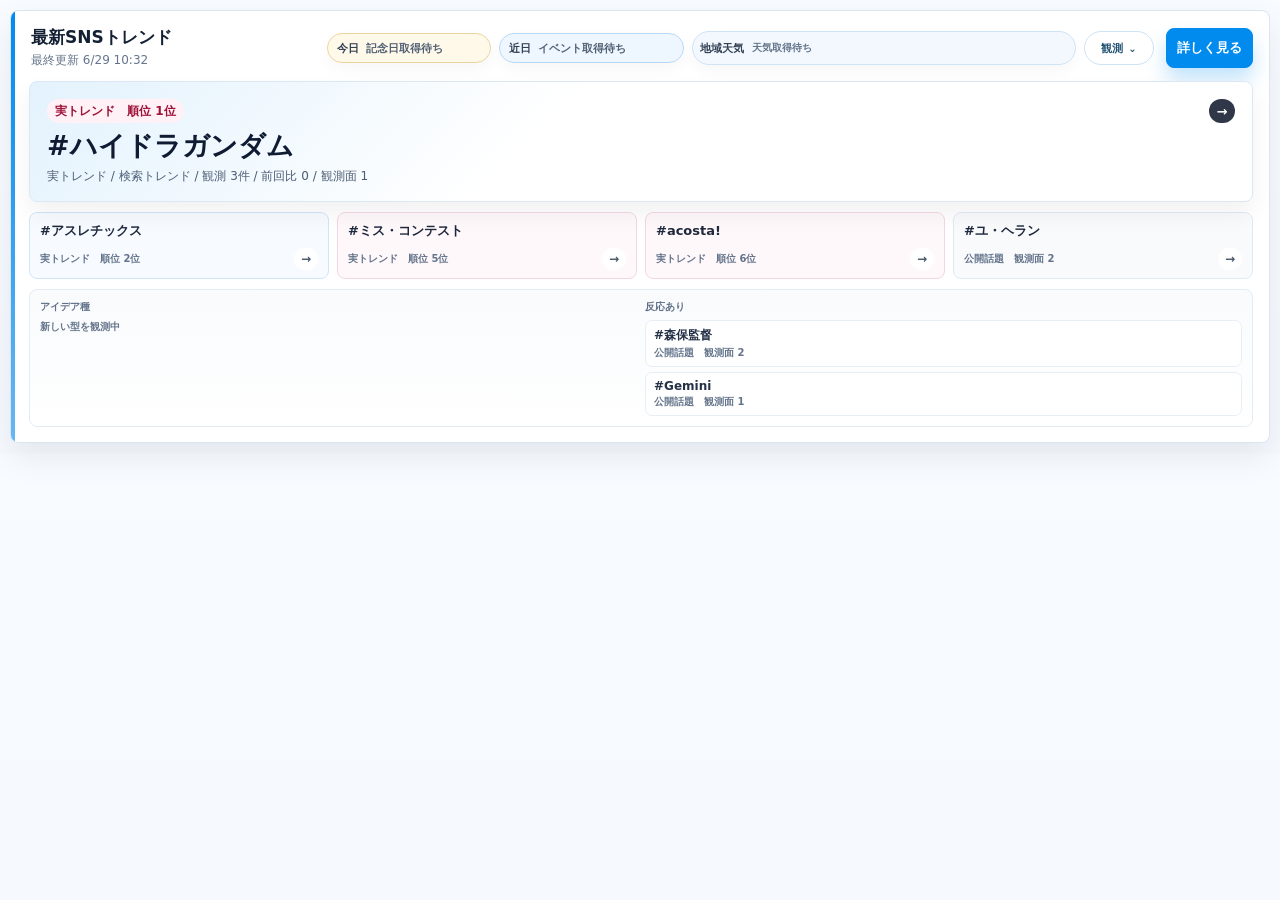
==== compact/index.html @ ba8d6dbd "Improve calendar display and update action guard" ====
<!doctype html>
<html lang="ja">
  <head>
    <meta charset="utf-8">
    <meta name="viewport" content="width=device-width, initial-scale=1">
    <title>SNSトレンドバズフィード compact</title>
    <link rel="stylesheet" href="../assets/styles.css?v=calendar-action-20260710">
  </head>
  <body data-page="compact">
    <main class="compact-page">
      <section class="shell compact-shell" aria-label="SNSトレンドバズフィード">
        <div class="compact-topbar">
          <div class="compact-title-block">
            <h1 data-title>最新SNSトレンド</h1>
            <p class="meta" data-updated>最終更新 未取得</p>
          </div>
          <div class="compact-header-context" data-compact-context></div>
          <a class="more-link" href="../" data-more>詳しく見る</a>
        </div>
        <div class="compact-dashboard" data-compact-dashboard></div>
        <div class="compact-list" data-compact-items></div>
        <div class="compact-links" data-compact-links></div>
      </section>
    </main>
    <script src="../assets/app.js?v=calendar-action-20260710" type="module"></script>
  </body>
</html>
---- assets/styles.css ----
:root {
  color-scheme: light;
  --bg: #f6f9fe;
  --panel: #ffffff;
  --text: #172033;
  --muted: #66758d;
  --line: #d7e3f2;
  --accent: #018bee;
  --accent-2: #2f5bff;
  --accent-soft: #eaf5ff;
  --accent-ink: #075a9f;
  --rise: #e11d48;
  --flat: #6b7280;
  --down: #1e3a8a;
  --new: #018bee;
  --shadow: 0 14px 36px rgba(21, 52, 92, 0.09);
  font-family: "Segoe UI", "Noto Sans JP", system-ui, sans-serif;
}

* {
  box-sizing: border-box;
}

body {
  margin: 0;
  background:
    linear-gradient(180deg, #f8fbff 0, #f6f9fe 320px),
    var(--bg);
  color: var(--text);
}

a {
  color: inherit;
  text-decoration: none;
}

.page {
  width: min(1180px, calc(100% - 28px));
  margin: 0 auto;
  padding: 22px 0 30px;
}

.compact-page {
  width: 100%;
  padding: 10px;
}

.home-page {
  width: min(1280px, calc(100% - 32px));
  padding-top: 18px;
}

.shell {
  background: var(--panel);
  border: 1px solid var(--line);
  border-radius: 8px;
  box-shadow: var(--shadow);
}

.compact-shell {
  padding: 16px 16px 15px 18px;
  background: #ffffff;
  border-color: #dbe5f0;
  box-shadow: 0 14px 34px rgba(15, 23, 42, 0.08);
  position: relative;
  overflow: hidden;
}

.compact-shell::before {
  content: "";
  position: absolute;
  inset: 0 auto 0 0;
  width: 4px;
  background: linear-gradient(180deg, var(--accent), #67b7f4);
}

.dashboard-header {
  display: flex;
  align-items: end;
  justify-content: space-between;
  gap: 16px;
  padding: 24px 0 18px;
}

.home-header {
  display: flex;
  align-items: center;
  justify-content: space-between;
  gap: 18px;
  padding: 18px 0 14px;
}

h1,
h2,
h3,
p {
  margin: 0;
}

h1 {
  font-size: 28px;
  line-height: 1.25;
  font-weight: 800;
}

.compact-shell h1 {
  color: #142033;
  font-size: 17px;
  line-height: 1.25;
}

.compact-title-block {
  min-width: 0;
}

.compact-title-block h1 {
  letter-spacing: 0;
}

.compact-title-block .meta {
  margin-top: 4px;
}

.lead {
  margin-top: 6px;
  color: var(--muted);
  font-size: 14px;
}

.eyebrow {
  margin-bottom: 6px;
  color: var(--accent);
  font-size: 12px;
  font-weight: 800;
  letter-spacing: 0;
  text-transform: uppercase;
}

.home-nav {
  display: inline-flex;
  gap: 8px;
  padding: 4px;
  border: 1px solid var(--line);
  border-radius: 8px;
  background: #fff;
}

.home-nav a {
  min-width: 88px;
  padding: 8px 12px;
  border-radius: 6px;
  color: #30415f;
  font-size: 13px;
  font-weight: 750;
  text-align: center;
}

.home-nav a:hover {
  background: var(--accent-soft);
  color: var(--accent-ink);
}

.header-actions {
  display: flex;
  align-items: center;
  justify-content: flex-end;
  gap: 12px;
}

.meta {
  color: var(--muted);
  font-size: 12px;
  white-space: nowrap;
}

.section {
  margin-top: 18px;
}

.list-dashboard {
  display: grid;
  grid-template-columns: repeat(12, minmax(0, 1fr));
  gap: 16px;
  align-items: stretch;
}

.list-overview {
  display: grid;
  grid-column: 1 / -1;
  grid-template-columns: minmax(0, 1.2fr) minmax(360px, 0.8fr);
  gap: 14px;
  align-items: start;
}

.list-dashboard > .section {
  grid-column: span 6;
  margin-top: 0;
  height: 100%;
}

.list-dashboard > .event-calendar-section {
  grid-column: 1 / -1;
  height: auto;
}

.list-dashboard > .featured-section,
.list-dashboard > .local-shelf,
.list-dashboard > .local-detail-section {
  grid-column: 1 / -1;
}

.list-dashboard > .link-section {
  grid-column: 1 / -1;
}

.list-dashboard > .list-main-section {
  grid-column: 1 / -1;
}

.list-dashboard > .list-evergreen-section {
  grid-column: 1 / -1;
}

.list-dashboard > .compact-section .compact-grid {
  grid-template-columns: repeat(4, minmax(0, 1fr));
}

.list-dashboard > .compact-section {
  grid-column: 1 / -1;
}

.featured-section {
  margin-top: 22px;
}

.featured-section .grid {
  grid-template-columns: repeat(5, minmax(0, 1fr));
}

.list-evergreen-section .grid {
  grid-template-columns: repeat(3, minmax(0, 1fr));
}

.list-evergreen-section.accordion-section {
  margin-top: 14px;
}

.list-evergreen-section .accordion {
  margin-top: 0;
}

.list-main-section .grid {
  grid-template-columns: repeat(4, minmax(0, 1fr));
}

.list-main-section .trend-card {
  min-height: 245px;
}

.list-main-section .trend-card:first-child {
  grid-column: auto;
  background:
    linear-gradient(135deg, var(--card-tint, rgba(1, 139, 238, 0.1)), rgba(255, 255, 255, 0.88)),
    #fff;
}

.list-main-section .trend-card:first-child .keyword {
  font-size: 20px;
}

.featured-section .trend-card {
  border-color: var(--card-line, #b6d5f3);
  box-shadow: 0 12px 28px rgba(23, 76, 136, 0.07);
}

.compact-section {
  margin-top: 16px;
}

.list-dashboard > .compact-section {
  padding: 14px;
  border: 1px solid var(--line);
  border-radius: 8px;
  background: rgba(255, 255, 255, 0.74);
}

.compact-grid {
  grid-template-columns: repeat(3, minmax(0, 1fr));
}

.section-head {
  display: flex;
  align-items: center;
  justify-content: space-between;
  gap: 14px;
  margin-bottom: 10px;
}

.section-head h2 {
  font-size: 18px;
  font-weight: 800;
}

.section-count {
  color: var(--muted);
  font-size: 12px;
  font-weight: 700;
  white-space: nowrap;
}

.list-focus-panel,
.list-insight-panel,
.list-context-panel {
  min-width: 0;
  padding: 16px;
  border: 1px solid var(--line);
  border-radius: 8px;
  background: #fff;
  box-shadow: 0 14px 34px rgba(21, 52, 92, 0.08);
}

.list-focus-panel {
  background:
    radial-gradient(circle at 92% 12%, rgba(1, 139, 238, 0.16), transparent 28%),
    linear-gradient(135deg, #ffffff 0%, #f7fbff 100%);
}

.list-context-panel {
  grid-column: 1 / -1;
  display: grid;
  grid-template-columns: minmax(0, 1.05fr) minmax(260px, 0.75fr) minmax(300px, 0.9fr);
  gap: 12px;
  align-items: start;
  background:
    radial-gradient(circle at 90% 10%, rgba(255, 184, 77, 0.18), transparent 30%),
    linear-gradient(180deg, rgba(1, 139, 238, 0.08), rgba(255, 255, 255, 0.94) 42%),
    #fff;
  border-color: #bfd9f4;
}

.list-context-panel .list-panel-head {
  grid-column: 1 / -1;
  margin-bottom: 0;
}

.list-context-panel .weather-grid {
  margin-top: 0;
}

.list-event-block {
  min-width: 0;
}

.list-event-block .context-subhead {
  margin-top: 0;
  padding-top: 0;
  border-top: 0;
}

.list-panel-head {
  display: flex;
  align-items: center;
  justify-content: space-between;
  gap: 12px;
  margin-bottom: 12px;
}

.list-panel-head h2 {
  font-size: 17px;
  font-weight: 850;
}

.list-hero-trend {
  display: grid;
  gap: 10px;
  min-height: 170px;
  padding: 18px;
  border: 1px solid var(--card-line, #bddaf5);
  border-radius: 8px;
  background:
    linear-gradient(135deg, var(--card-tint, rgba(1, 139, 238, 0.12)), rgba(255, 255, 255, 0.86)),
    #fff;
}

.list-hero-trend strong {
  min-width: 0;
  color: #0f1b32;
  font-size: 34px;
  line-height: 1.12;
  overflow-wrap: anywhere;
}

.list-hero-trend small {
  color: #46566e;
  font-size: 13px;
  line-height: 1.55;
}

.list-focus-list {
  display: grid;
  grid-template-columns: repeat(2, minmax(0, 1fr));
  gap: 10px;
  margin-top: 12px;
}

.list-focus-list .trend-pill {
  min-height: 62px;
  background: rgba(255, 255, 255, 0.82);
}

.list-summary-grid {
  display: grid;
  grid-template-columns: repeat(2, minmax(0, 1fr));
  gap: 10px;
}

.list-summary-tile {
  display: grid;
  gap: 5px;
  min-height: 92px;
  padding: 12px;
  border: 1px solid #e0ebf8;
  border-radius: 8px;
  background: #fbfdff;
}

.list-summary-tile span,
.list-summary-tile small {
  color: var(--muted);
  font-size: 12px;
  font-weight: 700;
}

.list-summary-tile strong {
  color: var(--accent-ink);
  font-size: 30px;
  line-height: 1;
}

.list-category-strip {
  display: grid;
  gap: 10px;
  margin-top: 14px;
  padding-top: 14px;
  border-top: 1px solid #e5edf8;
}

.context-event-list {
  display: grid;
  gap: 9px;
}

.context-idea-row {
  display: flex;
  flex-wrap: wrap;
  gap: 8px;
  margin-bottom: 12px;
}

.context-idea-chip {
  display: inline-grid;
  grid-template-columns: auto minmax(0, 1fr);
  align-items: center;
  gap: 7px;
  min-width: 0;
  max-width: 100%;
  min-height: 32px;
  padding: 6px 9px;
  border: 1px solid #dbe9f8;
  border-radius: 999px;
  background: #fbfdff;
  color: #24324a;
  box-shadow: 0 6px 16px rgba(15, 23, 42, 0.035);
}

.context-idea-chip b {
  display: inline-grid;
  place-items: center;
  min-width: 34px;
  min-height: 20px;
  border-radius: 999px;
  background: #fff2d5;
  color: #9a5b00;
  font-size: 10px;
  font-weight: 850;
}

.context-idea-chip span {
  min-width: 0;
  overflow: hidden;
  color: #24324a;
  font-size: 12px;
  font-weight: 800;
  text-overflow: ellipsis;
  white-space: nowrap;
}

.context-subhead {
  display: flex;
  align-items: center;
  justify-content: space-between;
  gap: 10px;
  margin: 13px 0 8px;
  padding-top: 12px;
  border-top: 1px solid #e1edf8;
}

.context-subhead span {
  color: #17243a;
  font-size: 12px;
  font-weight: 850;
}

.context-subhead small {
  min-width: 0;
  overflow: hidden;
  color: var(--muted);
  font-size: 11px;
  font-weight: 760;
  text-overflow: ellipsis;
  white-space: nowrap;
}

.local-event-rows {
  display: grid;
  gap: 8px;
}

.local-event-chip {
  display: grid;
  grid-template-columns: 58px minmax(0, 1fr);
  gap: 9px;
  align-items: center;
  min-width: 0;
  min-height: 48px;
  padding: 8px 10px;
  border: 1px solid #d7e8f7;
  border-radius: 8px;
  background:
    linear-gradient(135deg, rgba(1, 139, 238, 0.08), rgba(255, 255, 255, 0.94)),
    #fff;
}

.local-event-chip > b {
  display: inline-grid;
  place-items: center;
  min-height: 28px;
  border-radius: 999px;
  background: #eaf5ff;
  color: var(--accent-ink);
  font-size: 11px;
  font-weight: 850;
}

.local-event-chip span {
  display: grid;
  gap: 2px;
  min-width: 0;
}

.local-event-chip strong,
.local-event-chip small {
  min-width: 0;
  overflow: hidden;
  text-overflow: ellipsis;
  white-space: nowrap;
}

.local-event-chip strong {
  color: #13233a;
  font-size: 13px;
  font-weight: 850;
}

.local-event-chip small {
  color: var(--muted);
  font-size: 11px;
  font-weight: 720;
}

.local-event-chip.rank-s > b,
.event-day-tag.rank-s {
  background: #fff2d5;
  color: #8a5600;
}

.local-event-chip.rank-a > b,
.event-day-tag.rank-a {
  background: #eaf5ff;
  color: #075a9f;
}

.context-event-row {
  display: grid;
  grid-template-columns: 52px minmax(0, 1fr);
  gap: 9px;
  align-items: start;
  padding: 10px;
  border: 1px solid #d9e8f8;
  border-radius: 8px;
  background: rgba(255, 255, 255, 0.74);
}

.context-date {
  display: inline-grid;
  place-items: center;
  min-height: 28px;
  border-radius: 999px;
  background: var(--accent-soft);
  color: var(--accent-ink);
  font-size: 11px;
  font-weight: 850;
}

.context-event-row strong {
  display: block;
  color: #142039;
  font-size: 13px;
  line-height: 1.35;
}

.context-event-row small {
  display: block;
  margin-top: 3px;
  color: var(--muted);
  font-size: 11px;
  line-height: 1.45;
}

.weather-grid {
  display: grid;
  grid-template-columns: repeat(2, minmax(0, 1fr));
  gap: 8px;
  margin-top: 12px;
}

.weather-ribbon {
  display: grid;
  grid-template-columns: repeat(4, minmax(0, 1fr));
  gap: 7px;
  margin-top: 10px;
}

.weather-ribbon-item {
  display: grid;
  gap: 3px;
  min-width: 0;
  min-height: 70px;
  padding: 9px;
  border: 1px solid #dbe8f6;
  border-radius: 8px;
  background: linear-gradient(180deg, #f7fbff, #fff);
}

.weather-ribbon-item span,
.weather-ribbon-item small {
  min-width: 0;
  overflow: hidden;
  color: var(--muted);
  font-size: 10px;
  font-weight: 760;
  text-overflow: ellipsis;
  white-space: nowrap;
}

.weather-ribbon-item strong {
  min-width: 0;
  overflow: hidden;
  color: var(--accent-ink);
  font-size: 13px;
  font-weight: 850;
  text-overflow: ellipsis;
  white-space: nowrap;
}

.weather-tile {
  display: grid;
  gap: 4px;
  min-height: 74px;
  padding: 10px;
  border: 1px solid #dbe8f6;
  border-radius: 8px;
  background: #f8fbff;
}

.weather-tile span,
.weather-tile small {
  color: var(--muted);
  font-size: 11px;
  font-weight: 700;
}

.weather-tile strong {
  color: var(--accent-ink);
  font-size: 16px;
}

.context-local-snippets {
  display: grid;
  gap: 8px;
  margin-top: 12px;
}

.context-local-snippet {
  display: grid;
  grid-template-columns: 82px minmax(0, 1fr);
  gap: 8px;
  align-items: center;
  min-height: 38px;
  padding: 8px 10px;
  border: 1px solid #dce8f5;
  border-radius: 8px;
  background: rgba(255, 255, 255, 0.78);
}

.context-local-snippet span,
.context-local-snippet strong {
  min-width: 0;
  overflow: hidden;
  text-overflow: ellipsis;
  white-space: nowrap;
}

.context-local-snippet span {
  color: var(--muted);
  font-size: 11px;
  font-weight: 780;
}

.context-local-snippet strong {
  color: #17243a;
  font-size: 12px;
  font-weight: 850;
}

.mini-empty {
  padding: 10px;
  font-size: 12px;
  box-shadow: none;
}

.grid {
  display: grid;
  grid-template-columns: repeat(3, minmax(0, 1fr));
  gap: 12px;
  align-items: stretch;
}

.event-calendar-section {
  grid-column: 1 / -1;
}

.event-calendar {
  padding: 14px;
  border: 1px solid #cfe3f4;
  border-radius: 8px;
  background:
    radial-gradient(circle at 100% 0%, rgba(1, 139, 238, 0.12), transparent 28%),
    #fff;
  box-shadow: 0 12px 28px rgba(21, 52, 92, 0.06);
}

.event-calendar-month {
  margin-bottom: 12px;
  color: #13233a;
  font-size: 20px;
  font-weight: 850;
}

.event-calendar-rail {
  display: grid;
  grid-template-columns: repeat(3, minmax(0, 1fr));
  gap: 7px;
  margin: -2px 0 12px;
}

.event-rail-item {
  display: grid;
  grid-template-columns: 68px minmax(0, 1fr);
  align-items: center;
  gap: 8px;
  min-width: 0;
  min-height: 34px;
  padding: 6px 9px;
  border: 1px solid #b7daf7;
  border-radius: 8px;
  background:
    linear-gradient(135deg, rgba(1, 139, 238, 0.12), rgba(255, 255, 255, 0.9)),
    #f7fbff;
}

.event-rail-item span {
  display: inline-grid;
  place-items: center;
  min-height: 22px;
  border-radius: 999px;
  background: #e7f3ff;
  color: #075a9f;
  font-size: 10px;
  font-weight: 850;
  white-space: nowrap;
}

.event-rail-item strong {
  min-width: 0;
  overflow: hidden;
  color: #10213a;
  font-size: 11px;
  font-weight: 850;
  text-overflow: ellipsis;
  white-space: nowrap;
}

.event-rail-item.rank-s {
  border-color: #f2cf8b;
  background:
    linear-gradient(135deg, rgba(255, 185, 60, 0.16), rgba(255, 255, 255, 0.92)),
    #fffaf0;
}

.event-rail-item.rank-s span {
  background: #fff2d5;
  color: #8a5600;
}

.event-calendar-weekdays,
.event-calendar-grid {
  display: grid;
  grid-template-columns: repeat(7, minmax(0, 1fr));
}

.event-calendar-weekdays {
  gap: 6px;
  margin-bottom: 6px;
}

.event-calendar-weekdays span {
  color: var(--muted);
  font-size: 11px;
  font-weight: 800;
  text-align: center;
}

.event-calendar-grid {
  gap: 6px;
}

.event-day {
  display: grid;
  align-content: start;
  gap: 5px;
  min-width: 0;
  min-height: 92px;
  padding: 8px;
  border: 1px solid #e0ebf8;
  border-radius: 8px;
  background: rgba(248, 251, 255, 0.92);
}

.event-day-empty {
  background: transparent;
  border-color: transparent;
}

.event-day-number {
  color: #44536b;
  font-size: 11px;
  font-weight: 850;
}

.event-day-tag {
  min-width: 0;
  overflow: hidden;
  padding: 4px 6px;
  border-radius: 6px;
  background: #edf6ff;
  color: #075a9f;
  font-size: 10px;
  font-weight: 800;
  line-height: 1.25;
  text-overflow: ellipsis;
  white-space: nowrap;
}

.event-day-tag-long {
  border-left: 3px solid #018bee;
  background:
    linear-gradient(90deg, rgba(1, 139, 238, 0.16), rgba(255, 255, 255, 0.88)),
    #edf6ff;
}

.event-day-tag-long.rank-s {
  border-left-color: #f0a429;
  background:
    linear-gradient(90deg, rgba(255, 190, 70, 0.22), rgba(255, 255, 255, 0.88)),
    #fff7e4;
}

.event-day-more {
  color: #44536b;
  font-size: 10px;
  font-weight: 750;
}

.link-grid {
  grid-template-columns: repeat(3, minmax(0, 1fr));
}

.trend-card,
.link-card,
.empty {
  background: var(--panel);
  border: 1px solid var(--line);
  border-radius: 8px;
  padding: 14px;
}

.trend-card {
  display: grid;
  grid-template-rows: auto auto 34px auto;
  gap: 12px;
  height: 100%;
  position: relative;
  overflow: hidden;
  background:
    linear-gradient(135deg, var(--card-tint, rgba(1, 139, 238, 0.06)), rgba(255, 255, 255, 0.92) 42%),
    #fff;
  border-color: var(--card-line, var(--line));
  box-shadow: 0 8px 22px rgba(21, 52, 92, 0.04);
  transition: border-color 160ms ease, box-shadow 160ms ease, transform 160ms ease;
}

.trend-card::before {
  content: "";
  position: absolute;
  inset: 0 auto 0 0;
  width: 4px;
  background: linear-gradient(180deg, var(--card-accent, var(--accent)), transparent 88%);
}

.trend-card > * {
  position: relative;
}

.category-entertainment {
  --card-accent: #e11d48;
  --card-tint: rgba(225, 29, 72, 0.09);
  --card-line: #f4b7c6;
  --tag-bg: #fff1f5;
  --tag-ink: #9f1239;
}

.category-sports {
  --card-accent: #4f46e5;
  --card-tint: rgba(79, 70, 229, 0.09);
  --card-line: #c5c8fb;
  --tag-bg: #eef2ff;
  --tag-ink: #3730a3;
}

.category-technology {
  --card-accent: #018bee;
  --card-tint: rgba(1, 139, 238, 0.1);
  --card-line: #add8f8;
  --tag-bg: #eaf5ff;
  --tag-ink: #075a9f;
}

.category-seasonal {
  --card-accent: #d97706;
  --card-tint: rgba(217, 119, 6, 0.1);
  --card-line: #f2cc8f;
  --tag-bg: #fff7ed;
  --tag-ink: #9a3412;
}

.category-local {
  --card-accent: #0f6b9c;
  --card-tint: rgba(15, 107, 156, 0.09);
  --card-line: #b8d8ea;
  --tag-bg: #edf7fc;
  --tag-ink: #075985;
}

.category-business {
  --card-accent: #1d4ed8;
  --card-tint: rgba(29, 78, 216, 0.08);
  --card-line: #b9cdf7;
  --tag-bg: #eff6ff;
  --tag-ink: #1e40af;
}

.category-general {
  --card-accent: #64748b;
  --card-tint: rgba(100, 116, 139, 0.07);
  --card-line: #cbd5e1;
  --tag-bg: #f1f5f9;
  --tag-ink: #334155;
}

.trend-card .open-link {
  align-self: end;
}

.trend-card:hover,
.trend-pill:hover,
.local-card:hover,
.link-card:hover,
.home-link:hover {
  border-color: #9bcdf5;
  box-shadow: 0 14px 32px rgba(21, 86, 150, 0.1);
  transform: translateY(-1px);
}

.trend-title-row {
  display: flex;
  justify-content: space-between;
  gap: 12px;
}

.keyword {
  font-size: 18px;
  font-weight: 700;
  overflow-wrap: anywhere;
}

.tag {
  display: inline-flex;
  align-items: center;
  width: fit-content;
  min-height: 24px;
  padding: 3px 8px;
  border-radius: 999px;
  background: var(--tag-bg, var(--accent-soft));
  color: var(--tag-ink, var(--accent-ink));
  font-size: 12px;
  font-weight: 600;
}

.signal-tag {
  margin-left: 6px;
  background: rgba(255, 255, 255, 0.72);
  color: var(--tag-ink, #3154bd);
  border: 1px solid color-mix(in srgb, var(--card-accent, #3154bd) 22%, transparent);
}

.status-tag {
  margin-left: 6px;
  background: #fff7ed;
  color: #9a3412;
}

.badge {
  display: inline-flex;
  align-items: center;
  justify-content: center;
  min-width: 30px;
  height: 30px;
  padding: 0 8px;
  border-radius: 999px;
  color: #fff;
  font-size: 17px;
  font-weight: 850;
  line-height: 1;
  white-space: nowrap;
  box-shadow: 0 8px 18px rgba(21, 52, 92, 0.12);
}

.badge.up {
  background: linear-gradient(135deg, #fb7185, var(--rise));
}

.badge.flat {
  background: linear-gradient(135deg, #9ca3af, var(--flat));
}

.badge.down {
  background: linear-gradient(135deg, #4f46e5, var(--down));
}

.badge.new {
  min-width: 52px;
  font-size: 12px;
  background: linear-gradient(135deg, #38bdf8, var(--new));
}

.metrics {
  display: grid;
  grid-template-columns: repeat(2, minmax(0, 1fr));
  gap: 8px;
}

.metric {
  min-height: 54px;
  padding: 8px;
  border: 1px solid #e5edf8;
  border-radius: 8px;
  background: #fbfdff;
}

.metric-label {
  display: block;
  color: var(--muted);
  font-size: 11px;
}

.metric-value {
  display: block;
  margin-top: 2px;
  font-size: 17px;
  font-weight: 750;
}

.positive {
  color: var(--rise);
}

.negative {
  color: var(--down);
}

.spark {
  display: flex;
  align-items: end;
  gap: 3px;
  height: 34px;
}

.spark span {
  width: 12px;
  min-height: 4px;
  border-radius: 3px 3px 0 0;
  background: linear-gradient(180deg, #018bee, #2f5bff);
}

.open-link,
.more-link {
  display: inline-flex;
  align-items: center;
  justify-content: center;
  gap: 4px;
  min-height: 34px;
  padding: 7px 10px;
  border: 1px solid #b7d4ef;
  border-radius: 8px;
  background: #fff;
  color: var(--accent-ink);
  font-size: 13px;
  font-weight: 700;
}

.dashboard-hero {
  display: grid;
  grid-template-columns: minmax(0, 1.5fr) minmax(340px, 0.85fr);
  gap: 14px;
  margin-top: 8px;
}

.hero-copy,
.hero-stats,
.dashboard-panel {
  border: 1px solid var(--line);
  border-radius: 8px;
  background: #fff;
  box-shadow: 0 10px 28px rgba(20, 31, 51, 0.06);
}

.hero-copy {
  display: grid;
  align-content: space-between;
  min-height: 280px;
  padding: 24px;
  background:
    linear-gradient(135deg, rgba(1, 139, 238, 0.12), rgba(47, 91, 255, 0.08)),
    #ffffff;
}

.hero-copy h2 {
  margin-top: 14px;
  font-size: 42px;
  line-height: 1.12;
  overflow-wrap: anywhere;
}

.hero-copy p {
  max-width: 760px;
  margin-top: 12px;
  color: #43526a;
  font-size: 14px;
  line-height: 1.7;
}

.hero-actions {
  display: flex;
  flex-wrap: wrap;
  gap: 10px;
  margin-top: 22px;
}

.primary-action,
.secondary-action {
  display: inline-flex;
  align-items: center;
  justify-content: center;
  min-height: 38px;
  padding: 9px 14px;
  border-radius: 8px;
  font-size: 13px;
  font-weight: 800;
}

.primary-action {
  background: var(--accent);
  color: #fff;
  box-shadow: 0 10px 22px rgba(1, 139, 238, 0.24);
}

.secondary-action {
  border: 1px solid #b7d4ef;
  background: #fff;
  color: var(--accent-ink);
}

.hero-stats {
  display: grid;
  grid-template-columns: repeat(3, minmax(0, 1fr));
  gap: 1px;
  overflow: hidden;
  background: var(--line);
}

.stat-tile {
  display: grid;
  align-content: center;
  min-height: 138px;
  padding: 18px;
  background: #fff;
}

.stat-label,
.stat-detail {
  color: var(--muted);
  font-size: 12px;
}

.stat-tile strong {
  margin-top: 8px;
  color: #1d2433;
  font-size: 30px;
  line-height: 1.1;
  overflow-wrap: anywhere;
}

.stat-detail {
  margin-top: 8px;
}

.dashboard-layout {
  display: grid;
  grid-template-columns: minmax(0, 0.95fr) minmax(0, 1.1fr) minmax(360px, 0.9fr);
  grid-template-areas:
    "lead lead context"
    "category growing context"
    "links links links"
    "local local local";
  align-items: start;
  gap: 14px;
  margin-top: 14px;
}

.lead-panel {
  grid-area: lead;
}

.home-context-panel {
  grid-area: context;
}

.category-panel {
  grid-area: category;
}

.growing-panel {
  grid-area: growing;
}

.links-panel {
  grid-area: links;
}

.dashboard-panel {
  padding: 16px;
}

.category-panel,
.growing-panel {
  min-height: 194px;
}

.home-context-panel {
  border-color: #bdd9f2;
  background:
    radial-gradient(circle at 100% 0%, rgba(1, 139, 238, 0.14), transparent 30%),
    linear-gradient(180deg, #ffffff, #f7fbff);
}

.panel-head {
  display: flex;
  align-items: center;
  justify-content: space-between;
  gap: 12px;
  margin-bottom: 12px;
}

.panel-head h2 {
  font-size: 17px;
}

.pill-list {
  display: grid;
  gap: 10px;
}

.lead-panel .pill-list {
  grid-template-columns: repeat(2, minmax(0, 1fr));
}

.trend-pill {
  display: grid;
  grid-template-columns: minmax(0, 1fr) auto;
  gap: 10px;
  align-items: center;
  min-height: 42px;
  padding: 8px 10px;
  border: 1px solid #e0ebf8;
  border-radius: 8px;
  background:
    linear-gradient(135deg, var(--card-tint, rgba(1, 139, 238, 0.06)), rgba(255, 255, 255, 0.94)),
    #fbfdff;
  border-color: var(--card-line, #e0ebf8);
  transition: border-color 160ms ease, box-shadow 160ms ease, transform 160ms ease;
}

.trend-pill span {
  min-width: 0;
  font-size: 15px;
  font-weight: 800;
  overflow-wrap: anywhere;
}

.trend-pill small {
  color: var(--muted);
  font-size: 11px;
  text-align: right;
}

.compact-dashboard-list {
  display: grid;
  border: 1px solid #e2e8f2;
  border-radius: 8px;
  overflow: hidden;
}

.growing-panel .compact-dashboard-list {
  min-height: 118px;
}

.compact-dashboard-list .simple-trend-row {
  border-color: #e8edf5;
}

.growing-panel .simple-trend-row {
  grid-template-columns: minmax(0, 1fr) minmax(130px, 0.9fr) auto;
  min-height: 31px;
  padding: 5px 10px;
}

.growing-panel .simple-keyword {
  font-size: 13px;
}

.growing-panel .simple-meta {
  font-size: 11px;
  white-space: nowrap;
  overflow: hidden;
  text-overflow: ellipsis;
}

.growing-panel .simple-badge {
  width: 28px;
  min-width: 28px;
  height: 22px;
}

.compact-dashboard-list .empty {
  border: 0;
  border-radius: 0;
}

.category-bars {
  display: grid;
  gap: 11px;
}

.category-bar {
  display: grid;
  grid-template-columns: 76px minmax(0, 1fr) 32px;
  gap: 10px;
  align-items: center;
}

.category-label,
.category-count {
  color: #44536b;
  font-size: 12px;
  font-weight: 750;
}

.category-count {
  text-align: right;
}

.bar-track {
  height: 10px;
  overflow: hidden;
  border-radius: 999px;
  background: #e8edf5;
}

.bar-fill {
  display: block;
  height: 100%;
  border-radius: inherit;
  background: linear-gradient(90deg, #018bee, #2f5bff);
}

.home-link-list {
  display: grid;
  grid-template-columns: repeat(2, minmax(0, 1fr));
  gap: 10px;
}

.home-link {
  display: grid;
  gap: 5px;
  min-height: 68px;
  padding: 11px;
  border: 1px solid #e0ebf8;
  border-radius: 8px;
  background: #fbfdff;
  transition: border-color 160ms ease, box-shadow 160ms ease, transform 160ms ease;
}

.home-link span {
  color: var(--accent);
  font-size: 11px;
  font-weight: 800;
}

.home-link strong {
  min-width: 0;
  font-size: 13px;
  line-height: 1.35;
  overflow-wrap: anywhere;
}

.local-shelf {
  margin-top: 18px;
}

.home-local-shelf {
  grid-area: local;
  grid-column: 1 / -1;
  margin-top: 0;
}

.local-shelf-lead {
  margin: -2px 0 12px;
  color: var(--muted);
  font-size: 13px;
  line-height: 1.6;
}

.local-card-grid {
  display: grid;
  grid-template-columns: repeat(4, minmax(0, 1fr));
  gap: 10px;
}

.home-local-shelf .local-card-grid {
  grid-template-columns: repeat(6, minmax(0, 1fr));
}

.local-card {
  display: grid;
  align-content: start;
  gap: 9px;
  min-height: 150px;
  padding: 12px;
  border: 1px solid #d4e6f8;
  border-radius: 8px;
  background:
    linear-gradient(180deg, rgba(1, 139, 238, 0.08), rgba(47, 91, 255, 0.035)),
    #ffffff;
  transition: border-color 160ms ease, box-shadow 160ms ease, transform 160ms ease;
}

.local-card-top {
  display: flex;
  align-items: center;
  justify-content: space-between;
  gap: 8px;
}

.local-tier {
  display: inline-flex;
  align-items: center;
  justify-content: center;
  min-width: 26px;
  height: 24px;
  border-radius: 999px;
  background: var(--accent);
  color: #fff;
  font-size: 12px;
  font-weight: 800;
}

.local-section-label {
  min-width: 0;
  color: var(--muted);
  font-size: 11px;
  font-weight: 750;
  text-align: right;
  overflow-wrap: anywhere;
}

.local-card strong {
  min-width: 0;
  font-size: 16px;
  line-height: 1.35;
  overflow-wrap: anywhere;
}

.local-headline {
  display: -webkit-box;
  min-width: 0;
  margin: -2px 0 0;
  overflow: hidden;
  -webkit-line-clamp: 2;
  -webkit-box-orient: vertical;
  color: #2f3c50;
  font-size: 12px;
  line-height: 1.45;
}

.local-meta {
  color: #43526a;
  font-size: 12px;
  line-height: 1.45;
}

.local-tags {
  display: flex;
  flex-wrap: wrap;
  gap: 5px;
}

.local-tags span {
  padding: 3px 7px;
  border-radius: 999px;
  background: #eef4ff;
  color: #3154bd;
  font-size: 11px;
  font-weight: 750;
}

.local-detail-section {
  margin-top: 14px;
}

.local-groups {
  display: grid;
  grid-template-columns: repeat(2, minmax(0, 1fr));
  gap: 10px;
}

.local-group {
  border: 1px solid var(--line);
  border-radius: 8px;
  background: #fff;
}

.local-group summary {
  cursor: pointer;
  padding: 11px 12px;
  color: #1d2433;
  font-size: 14px;
  font-weight: 800;
  list-style-position: inside;
}

.local-group-description {
  padding: 0 12px 10px;
  color: var(--muted);
  font-size: 12px;
  line-height: 1.55;
}

.local-row-list {
  display: grid;
  border-top: 1px solid var(--line);
}

.local-row {
  display: grid;
  grid-template-columns: minmax(0, 1fr) minmax(120px, 0.55fr) minmax(170px, 0.85fr);
  gap: 9px;
  align-items: center;
  min-height: 40px;
  padding: 8px 12px;
  border-top: 1px solid #edf1f6;
}

.local-row:first-child {
  border-top: 0;
}

.local-row-word {
  min-width: 0;
  font-size: 13px;
  font-weight: 800;
  overflow-wrap: anywhere;
}

.local-row-section,
.local-row-meta {
  color: var(--muted);
  font-size: 12px;
  overflow-wrap: anywhere;
}

.accordion {
  margin-top: 10px;
  border: 1px solid var(--line);
  border-radius: 8px;
  background: #fbfdff;
  overflow: hidden;
}

.accordion summary {
  cursor: pointer;
  padding: 10px 12px;
  color: var(--accent-ink);
  font-size: 13px;
  font-weight: 750;
  list-style-position: inside;
}

.simple-trend-list {
  display: grid;
  border-top: 1px solid var(--line);
}

.simple-trend-row {
  display: grid;
  grid-template-columns: minmax(0, 1.2fr) minmax(180px, 1fr) auto;
  gap: 10px;
  align-items: center;
  min-height: 42px;
  padding: 8px 12px;
  border-top: 1px solid #edf1f6;
  background: #fff;
}

.simple-trend-row:first-child {
  border-top: 0;
}

.simple-keyword {
  min-width: 0;
  font-size: 14px;
  font-weight: 750;
  overflow-wrap: anywhere;
}

.simple-meta {
  color: var(--muted);
  font-size: 12px;
  overflow-wrap: anywhere;
}

.simple-badge {
  display: inline-flex;
  align-items: center;
  justify-content: center;
  justify-self: end;
  width: fit-content;
  min-width: 28px;
  min-height: 26px;
  padding: 4px 7px;
  border-radius: 999px;
  color: #fff;
  font-size: 15px;
  font-weight: 850;
  line-height: 1;
  white-space: nowrap;
}

.simple-badge.up {
  background: linear-gradient(135deg, #fb7185, var(--rise));
}

.simple-badge.flat {
  background: linear-gradient(135deg, #9ca3af, var(--flat));
}

.simple-badge.down {
  background: linear-gradient(135deg, #4f46e5, var(--down));
}

.simple-badge.new {
  min-width: 46px;
  font-size: 11px;
  background: linear-gradient(135deg, #38bdf8, var(--new));
}

.compact-list {
  display: grid;
  grid-template-columns: repeat(4, minmax(0, 1fr));
  gap: 8px;
  margin-top: 10px;
}

.compact-dashboard {
  display: grid;
  gap: 8px;
  margin-top: 12px;
}

.compact-spotlight {
  display: grid;
  gap: 8px;
  min-height: 116px;
  padding: 17px 17px 16px;
  border: 1px solid #dbe7f3;
  border-radius: 8px;
  background:
    linear-gradient(135deg, rgba(1, 139, 238, 0.11), rgba(255, 255, 255, 0.98) 42%),
    #fff;
  position: relative;
  overflow: hidden;
  box-shadow: 0 12px 24px rgba(15, 23, 42, 0.055);
}

.compact-spotlight > * {
  position: relative;
}

.compact-hero-head {
  display: flex;
  align-items: center;
  justify-content: space-between;
  gap: 8px;
}

.compact-hero-status {
  display: inline-flex;
  align-items: center;
  justify-content: center;
  min-width: 26px;
  min-height: 24px;
  padding: 4px 7px;
  border-radius: 999px;
  background: rgba(15, 23, 42, 0.86);
  color: #fff;
  font-size: 13px;
  font-weight: 850;
  line-height: 1;
}

.compact-spotlight strong {
  color: #0f1b32;
  font-size: 27px;
  line-height: 1.08;
  overflow-wrap: anywhere;
}

.compact-spotlight small {
  color: #4b5c74;
  font-size: 12px;
  line-height: 1.42;
}

.compact-header-context {
  min-width: 0;
}

.compact-meta-strip {
  display: grid;
  grid-template-columns: minmax(140px, 0.62fr) minmax(150px, 0.7fr) minmax(330px, 1.45fr) auto;
  align-items: center;
  justify-content: flex-end;
  gap: 8px;
  min-width: 0;
}

.compact-meta-chip {
  display: inline-flex;
  align-items: center;
  gap: 7px;
  min-width: 0;
  max-width: 280px;
  min-height: 30px;
  padding: 6px 9px;
  border: 1px solid #e3ebf4;
  border-radius: 999px;
  background: rgba(255, 255, 255, 0.86);
  box-shadow: 0 6px 16px rgba(15, 23, 42, 0.035);
}

.compact-meta-chip b {
  flex: 0 0 auto;
  color: #334155;
  font-size: 11px;
  line-height: 1;
}

.compact-meta-chip span {
  min-width: 0;
  color: #526174;
  font-size: 11px;
  font-weight: 760;
  overflow: hidden;
  text-overflow: ellipsis;
  white-space: nowrap;
}

.compact-meta-event {
  border-color: #ecd49f;
  background: #fff9ea;
}

.compact-meta-local-event {
  border-color: #b8d8f4;
  background: #eef7ff;
}

.compact-meta-weather {
  border-color: #cfe3f4;
  background: #f2f8fd;
}

.compact-weather-card {
  display: grid;
  grid-template-columns: auto minmax(0, 1fr);
  align-items: center;
  gap: 8px;
  min-width: 0;
  min-height: 34px;
  padding: 5px 7px;
  border: 1px solid #cfe3f4;
  border-radius: 999px;
  background: #f2f8fd;
  box-shadow: 0 6px 16px rgba(15, 23, 42, 0.035);
}

.compact-weather-card > b {
  color: #334155;
  font-size: 11px;
  line-height: 1;
  white-space: nowrap;
}

.compact-weather-list {
  display: grid;
  grid-template-columns: repeat(4, minmax(0, 1fr));
  gap: 4px;
  min-width: 0;
}

.compact-weather-dot {
  display: grid;
  gap: 1px;
  min-width: 0;
  padding: 3px 5px;
  border: 1px solid rgba(207, 227, 244, 0.85);
  border-radius: 999px;
  background: rgba(255, 255, 255, 0.78);
}

.compact-weather-dot b,
.compact-weather-dot small {
  min-width: 0;
  overflow: hidden;
  text-overflow: ellipsis;
  white-space: nowrap;
}

.compact-weather-dot b {
  color: #245273;
  font-size: 10px;
  line-height: 1;
}

.compact-weather-dot small {
  color: #526174;
  font-size: 9px;
  font-weight: 760;
  line-height: 1.05;
}

.compact-observe-menu {
  position: relative;
  min-width: 70px;
}

.compact-observe-menu summary {
  display: inline-flex;
  align-items: center;
  justify-content: center;
  min-height: 34px;
  width: 100%;
  padding: 6px 10px;
  border: 1px solid #cfe3f4;
  border-radius: 999px;
  background: #fff;
  color: #245273;
  font-size: 11px;
  font-weight: 850;
  cursor: pointer;
  list-style: none;
}

.compact-observe-menu summary::-webkit-details-marker {
  display: none;
}

.compact-observe-menu summary::after {
  content: "⌄";
  margin-left: 5px;
  font-size: 10px;
}

.compact-observe-menu[open] summary::after {
  content: "⌃";
}

.compact-observe-links {
  position: absolute;
  right: 0;
  top: calc(100% + 6px);
  z-index: 5;
  display: grid;
  gap: 5px;
  min-width: 150px;
  padding: 8px;
  border: 1px solid #dbe7f3;
  border-radius: 8px;
  background: #fff;
  box-shadow: 0 18px 34px rgba(15, 23, 42, 0.13);
}

.compact-item {
  display: inline-flex;
  align-items: center;
  gap: 8px;
  min-width: 0;
  max-width: 50%;
  padding: 8px 10px;
  border: 1px solid #e1ebf5;
  border-radius: 999px;
  background: #fff;
}

.compact-trend-chip {
  display: grid;
  grid-template-columns: minmax(0, 1fr) auto;
  align-items: center;
  gap: 8px;
  min-width: 0;
  min-height: 58px;
  padding: 9px 10px 8px;
  border: 1px solid #e1eaf4;
  border-radius: 8px;
  background: #f8fafc;
  color: #1f2a3d;
}

.compact-trend-chip span {
  grid-column: 1 / -1;
  min-width: 0;
  font-size: 13px;
  font-weight: 850;
  overflow: hidden;
  text-overflow: ellipsis;
  white-space: nowrap;
}

.compact-trend-chip em {
  min-width: 0;
  color: #64748b;
  font-size: 10px;
  font-style: normal;
  font-weight: 760;
  overflow: hidden;
  text-overflow: ellipsis;
  white-space: nowrap;
}

.compact-trend-chip small {
  display: inline-flex;
  align-items: center;
  justify-content: center;
  min-width: 24px;
  min-height: 22px;
  padding: 3px 6px;
  border-radius: 999px;
  background: #fff;
  color: #475569;
  font-size: 12px;
  font-weight: 850;
  line-height: 1;
}

.compact-trend-chip.category-sports {
  background: #f7fbff;
  border-color: #cfe5f8;
}

.compact-trend-chip.category-entertainment,
.compact-trend-chip.category-culture {
  background: #fff8fb;
  border-color: #f3d6e3;
}

.compact-trend-chip.category-food,
.compact-trend-chip.category-seasonal {
  background: #fffaf1;
  border-color: #efd9ad;
}

.compact-trend-chip.category-technology,
.compact-trend-chip.category-business {
  background: #f8f9ff;
  border-color: #dbe1f6;
}

.compact-word {
  min-width: 0;
  color: #243044;
  font-size: 12px;
  font-weight: 800;
  overflow: hidden;
  text-overflow: ellipsis;
  white-space: nowrap;
}

.compact-metrics {
  color: var(--muted);
  font-size: 11px;
  font-weight: 750;
  text-align: right;
  white-space: nowrap;
}

.compact-links {
  display: block;
  margin-top: 10px;
}

.compact-info-tray {
  display: grid;
  grid-template-columns: minmax(0, 1fr) minmax(0, 1fr);
  gap: 8px;
  padding: 10px;
  border: 1px solid #e3ebf4;
  border-radius: 8px;
  background:
    linear-gradient(180deg, rgba(248, 250, 252, 0.9), rgba(255, 255, 255, 0.96)),
    #fff;
}

.compact-tray-box {
  min-width: 0;
}

.compact-tray-label {
  display: block;
  margin-bottom: 6px;
  color: #607088;
  font-size: 10px;
  font-weight: 850;
}

.compact-tray-rows {
  display: grid;
  gap: 5px;
}

.compact-mini-word {
  display: grid;
  grid-template-columns: minmax(0, 1fr);
  gap: 2px;
  min-height: 34px;
  padding: 6px 8px;
  border: 1px solid #e8eef6;
  border-radius: 7px;
  background: #fff;
}

.compact-mini-word span {
  min-width: 0;
  color: #253146;
  font-size: 12px;
  font-weight: 820;
  overflow: hidden;
  text-overflow: ellipsis;
  white-space: nowrap;
}

.compact-mini-word small,
.compact-tray-empty {
  color: #64748b;
  font-size: 10px;
  font-weight: 720;
  overflow: hidden;
  text-overflow: ellipsis;
  white-space: nowrap;
}

.compact-source-row {
  display: flex;
  flex-wrap: wrap;
  gap: 6px;
}

.compact-source-link {
  display: inline-flex;
  align-items: center;
  justify-content: center;
  min-height: 30px;
  padding: 6px 9px;
  border: 1px solid #cfe3f4;
  border-radius: 999px;
  background: #f4f9fe;
  color: #245273;
  font-size: 11px;
  font-weight: 800;
  white-space: nowrap;
}

.compact-topbar,
.compact-footer {
  display: grid;
  grid-template-columns: minmax(150px, 0.55fr) minmax(0, 1.6fr) auto;
  align-items: center;
  gap: 12px;
  padding-left: 2px;
}

.compact-topbar .more-link,
.compact-footer .more-link {
  min-height: 40px;
  border-color: var(--accent);
  background: var(--accent);
  color: #fff;
  box-shadow: 0 12px 20px rgba(1, 139, 238, 0.24);
  white-space: nowrap;
}

.compact-topbar .more-link:hover,
.compact-footer .more-link:hover {
  border-color: #0878c9;
  background: #0878c9;
}

.note {
  margin-top: 18px;
  color: var(--muted);
  font-size: 12px;
}

.empty {
  color: var(--muted);
  line-height: 1.7;
}

.link-card {
  display: grid;
  gap: 8px;
}

.link-card h3 {
  font-size: 16px;
}

.link-card p {
  min-height: 40px;
  color: var(--muted);
  font-size: 13px;
  line-height: 1.5;
}

@media (max-width: 860px) {
  .home-header,
  .dashboard-header {
    display: block;
  }

  .header-actions {
    justify-content: flex-start;
    margin-top: 12px;
  }

  .home-nav {
    margin-top: 12px;
  }

  .dashboard-hero,
  .dashboard-layout {
    grid-template-columns: 1fr;
  }

  .dashboard-layout {
    grid-template-areas:
      "lead"
      "context"
      "category"
      "growing"
      "links"
      "local";
  }

  .category-panel,
  .growing-panel,
  .growing-panel .compact-dashboard-list {
    min-height: 0;
  }

  .growing-panel .simple-trend-row {
    grid-template-columns: minmax(0, 1fr) auto;
    min-height: 42px;
    padding: 8px 12px;
  }

  .growing-panel .simple-meta {
    white-space: normal;
  }

  .lead-panel .pill-list {
    grid-template-columns: 1fr;
  }

  .list-dashboard {
    grid-template-columns: 1fr;
  }

  .list-overview {
    grid-template-columns: 1fr;
  }

  .list-context-panel {
    display: grid;
    grid-template-columns: 1fr;
  }

  .list-dashboard > .section,
  .list-dashboard > .featured-section,
  .list-dashboard > .local-shelf,
  .list-dashboard > .local-detail-section,
  .list-dashboard > .link-section,
  .list-dashboard > .event-calendar-section {
    grid-column: 1 / -1;
  }

  .list-main-section .trend-card:first-child {
    grid-column: auto;
  }

  .meta {
    margin-top: 10px;
  }

  .grid,
  .link-grid,
  .featured-section .grid,
  .list-main-section .grid,
  .list-evergreen-section .grid,
  .compact-grid {
    grid-template-columns: repeat(2, minmax(0, 1fr));
  }

  .local-card-grid,
  .home-local-shelf .local-card-grid,
  .local-groups {
    grid-template-columns: repeat(2, minmax(0, 1fr));
  }

  .local-row {
    grid-template-columns: minmax(0, 1fr);
  }

  .simple-trend-row {
    grid-template-columns: minmax(0, 1fr) auto;
  }

  .simple-meta {
    grid-column: 1 / -1;
  }

  .compact-topbar,
  .compact-footer {
    grid-template-columns: minmax(0, 1fr) auto;
  }

  .compact-header-context {
    grid-column: 1 / -1;
  }

  .compact-meta-strip {
    grid-template-columns: minmax(0, 1fr) auto;
    justify-content: flex-start;
  }

  .compact-weather-card {
    grid-column: 1 / -1;
  }

  .compact-list,
  .compact-info-tray {
    grid-template-columns: repeat(2, minmax(0, 1fr));
  }
}

@media (max-width: 560px) {
  .page {
    width: min(100% - 20px, 1180px);
    padding-top: 14px;
  }

  .home-page {
    width: min(100% - 20px, 1280px);
  }

  .home-nav,
  .hero-actions {
    width: 100%;
  }

  .compact-shell {
    padding: 14px 14px 14px 18px;
  }

  .compact-meta-strip {
    display: grid;
    grid-template-columns: 1fr;
  }

  .compact-weather-card {
    grid-template-columns: 1fr;
    border-radius: 8px;
  }

  .compact-weather-list {
    grid-template-columns: repeat(2, minmax(0, 1fr));
  }

  .compact-weather-dot {
    border-radius: 7px;
  }

  .compact-observe-menu {
    width: 100%;
  }

  .compact-observe-links {
    left: 0;
    right: auto;
    min-width: 100%;
  }

  .compact-meta-chip {
    max-width: none;
  }

  .home-nav a,
  .primary-action,
  .secondary-action {
    flex: 1;
  }

  .hero-copy {
    min-height: 0;
    padding: 18px;
  }

  .hero-copy h2 {
    font-size: 30px;
  }

  .list-hero-trend strong {
    font-size: 28px;
  }

  .list-focus-list,
  .list-summary-grid,
  .event-calendar-rail,
  .weather-ribbon {
    grid-template-columns: 1fr;
  }

  .hero-stats,
  .home-link-list,
  .weather-ribbon,
  .local-card-grid,
  .home-local-shelf .local-card-grid,
  .local-groups {
    grid-template-columns: 1fr;
  }

  .stat-tile {
    min-height: 104px;
  }

  .trend-pill {
    grid-template-columns: 1fr;
  }

  .context-local-snippet {
    grid-template-columns: 1fr;
  }

  .local-event-chip {
    grid-template-columns: 1fr;
  }

  .trend-pill small {
    text-align: left;
  }

  .grid,
  .link-grid,
  .featured-section .grid,
  .list-main-section .grid,
  .list-evergreen-section .grid,
  .compact-grid,
  .list-dashboard > .compact-section .compact-grid {
    grid-template-columns: 1fr;
  }

  .compact-list,
  .compact-info-tray {
    grid-template-columns: repeat(2, minmax(0, 1fr));
  }

  .compact-source-box {
    grid-column: 1 / -1;
  }

  .compact-trend-chip {
    min-height: 66px;
    padding: 8px;
  }

  .compact-trend-chip span {
    font-size: 12px;
  }

  .compact-trend-chip em {
    font-size: 9px;
  }

  .compact-metrics {
    text-align: left;
  }

  .event-calendar {
    padding: 10px;
  }

  .event-calendar-grid {
    gap: 4px;
  }

  .event-day {
    min-height: 74px;
    padding: 5px;
  }

  .event-day-tag {
    padding: 3px 4px;
    font-size: 9px;
  }

  .section-head {
    align-items: flex-start;
    display: grid;
  }

  .compact-topbar,
  .compact-footer {
    display: block;
  }

  .more-link {
    margin-top: 10px;
    width: 100%;
  }
}
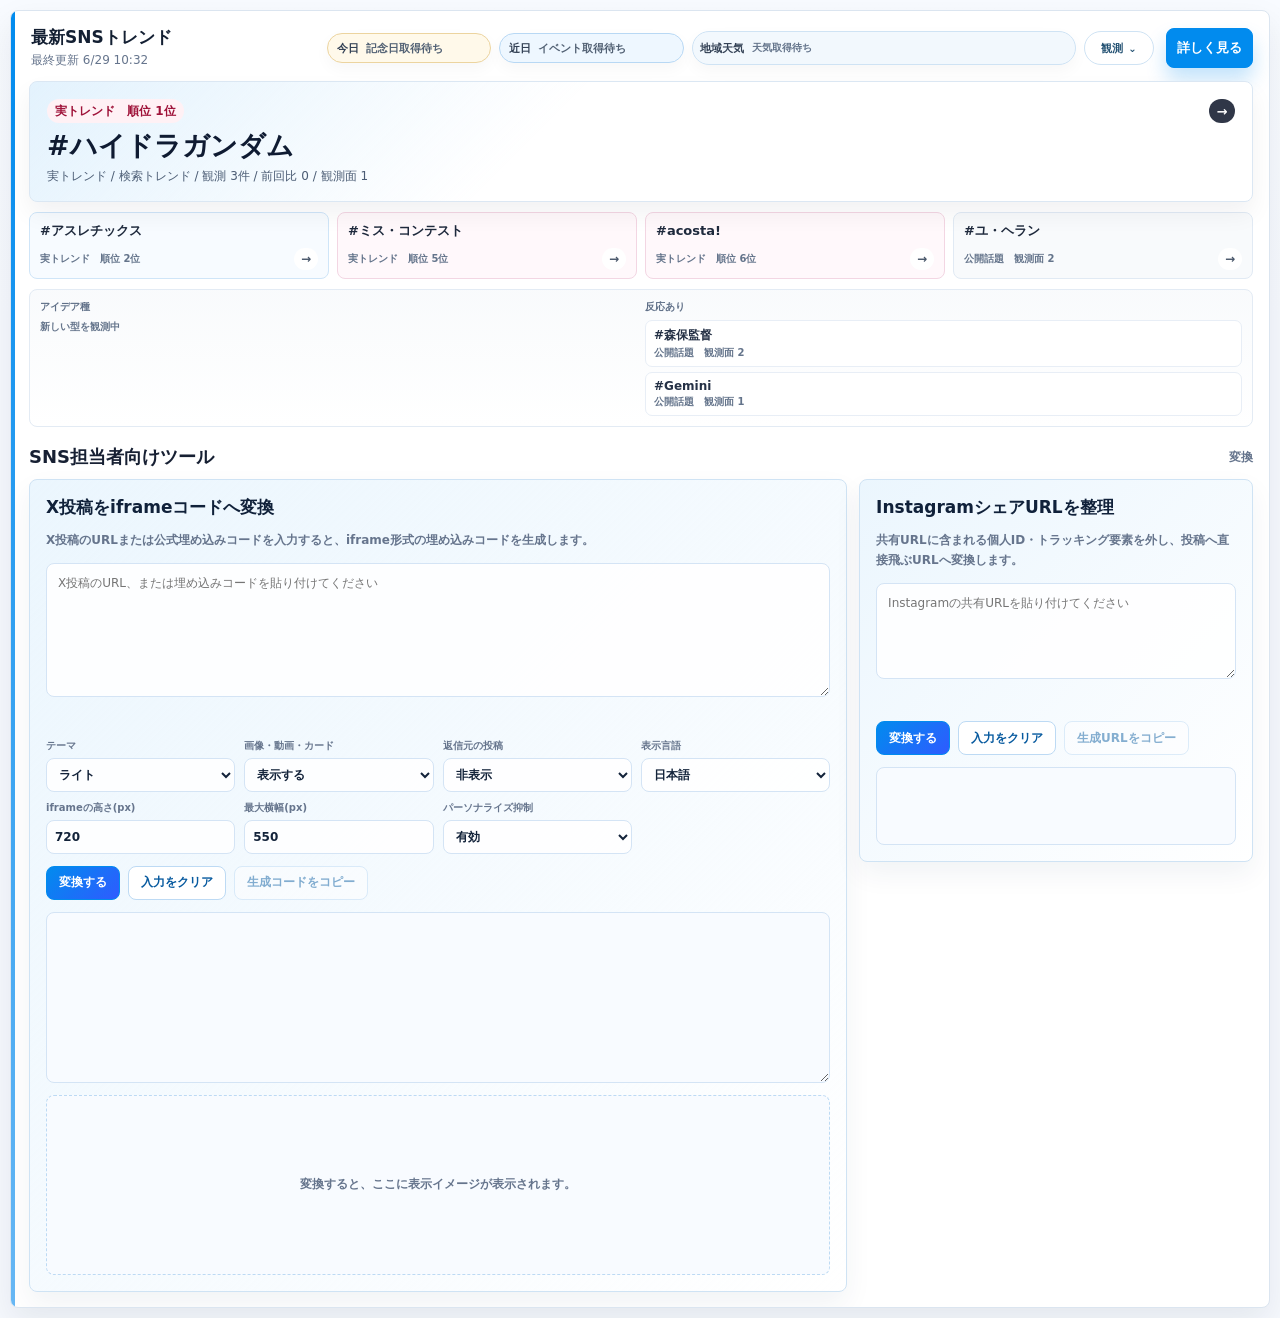
==== commit f2e5a055: "Add SNS embed conversion tools" ====
--- a/compact/index.html
+++ b/compact/index.html
@@ -4,7 +4,7 @@
     <meta charset="utf-8">
     <meta name="viewport" content="width=device-width, initial-scale=1">
     <title>SNSトレンドバズフィード compact</title>
-    <link rel="stylesheet" href="../assets/styles.css?v=calendar-action-20260710">
+    <link rel="stylesheet" href="../assets/styles.css?v=sns-tools-20260710">
   </head>
   <body data-page="compact">
     <main class="compact-page">
@@ -22,6 +22,6 @@
         <div class="compact-links" data-compact-links></div>
       </section>
     </main>
-    <script src="../assets/app.js?v=calendar-action-20260710" type="module"></script>
+    <script src="../assets/app.js?v=sns-tools-20260710" type="module"></script>
   </body>
 </html>
--- a/assets/styles.css
+++ b/assets/styles.css
@@ -823,6 +823,84 @@
   color: #8a5600;
 }
 
+.event-rail-item.event-tone-commerce {
+  border-color: #f4bfd0;
+  background:
+    linear-gradient(135deg, rgba(236, 72, 132, 0.13), rgba(255, 255, 255, 0.92)),
+    #fff7fb;
+}
+
+.event-rail-item.event-tone-commerce span,
+.event-day-tag.event-tone-commerce {
+  background: #fff0f6;
+  color: #9d174d;
+}
+
+.event-rail-item.event-tone-festival {
+  border-color: #f0cc82;
+  background:
+    linear-gradient(135deg, rgba(245, 158, 11, 0.16), rgba(255, 255, 255, 0.9)),
+    #fff9ed;
+}
+
+.event-rail-item.event-tone-festival span,
+.event-day-tag.event-tone-festival {
+  background: #fff2d5;
+  color: #8a5600;
+}
+
+.event-rail-item.event-tone-stage {
+  border-color: #d5c4ff;
+  background:
+    linear-gradient(135deg, rgba(124, 92, 255, 0.13), rgba(255, 255, 255, 0.92)),
+    #f9f6ff;
+}
+
+.event-rail-item.event-tone-stage span,
+.event-day-tag.event-tone-stage {
+  background: #f1edff;
+  color: #4c1d95;
+}
+
+.event-rail-item.event-tone-exhibit {
+  border-color: #a9ddf7;
+  background:
+    linear-gradient(135deg, rgba(6, 182, 212, 0.13), rgba(255, 255, 255, 0.92)),
+    #f2fbff;
+}
+
+.event-rail-item.event-tone-exhibit span,
+.event-day-tag.event-tone-exhibit {
+  background: #e7f8ff;
+  color: #075985;
+}
+
+.event-rail-item.event-tone-tourism {
+  border-color: #9dd7e5;
+  background:
+    linear-gradient(135deg, rgba(14, 116, 144, 0.12), rgba(255, 255, 255, 0.92)),
+    #f2fbfd;
+}
+
+.event-rail-item.event-tone-tourism span,
+.event-day-tag.event-tone-tourism {
+  background: #e6f6fa;
+  color: #155e75;
+}
+
+.event-rail-item.event-tone-sports {
+  border-color: #bbc9ff;
+  background:
+    linear-gradient(135deg, rgba(59, 91, 219, 0.13), rgba(255, 255, 255, 0.92)),
+    #f6f8ff;
+}
+
+.event-rail-item.event-tone-sports span,
+.event-day-tag.event-tone-sports {
+  background: #edf1ff;
+  color: #273c99;
+}
+
 .event-calendar-weekdays,
 .event-calendar-grid {
   display: grid;
@@ -889,6 +967,30 @@
     #edf6ff;
 }
 
+.event-day-tag-long.event-tone-commerce {
+  border-left-color: #ec4884;
+}
+
+.event-day-tag-long.event-tone-festival {
+  border-left-color: #f59e0b;
+}
+
+.event-day-tag-long.event-tone-stage {
+  border-left-color: #7c5cff;
+}
+
+.event-day-tag-long.event-tone-exhibit {
+  border-left-color: #06b6d4;
+}
+
+.event-day-tag-long.event-tone-tourism {
+  border-left-color: #0e7490;
+}
+
+.event-day-tag-long.event-tone-sports {
+  border-left-color: #3b5bdb;
+}
+
 .event-day-tag-long.rank-s {
   border-left-color: #f0a429;
   background:
@@ -900,6 +1002,154 @@
   color: #44536b;
   font-size: 10px;
   font-weight: 750;
+}
+
+.x-iframe-converter-section {
+  grid-column: 1 / -1;
+}
+
+.x-iframe-converter-grid {
+  display: grid;
+  grid-template-columns: minmax(0, 1.35fr) minmax(280px, 0.65fr);
+  gap: 12px;
+  align-items: start;
+}
+
+.x-iframe-converter-card {
+  display: grid;
+  gap: 12px;
+  min-width: 0;
+  padding: 16px;
+  border: 1px solid #cfe3f4;
+  border-radius: 8px;
+  background:
+    linear-gradient(135deg, rgba(1, 139, 238, 0.08), rgba(255, 255, 255, 0.94)),
+    #fff;
+  box-shadow: 0 12px 28px rgba(21, 52, 92, 0.06);
+}
+
+.x-iframe-converter-card h3 {
+  color: #10213a;
+  font-size: 17px;
+  font-weight: 850;
+}
+
+.x-iframe-converter-lead {
+  color: var(--muted);
+  font-size: 12px;
+  font-weight: 650;
+  line-height: 1.65;
+}
+
+.x-iframe-converter-textarea,
+.x-iframe-converter-output,
+.x-iframe-converter-field select,
+.x-iframe-converter-field input {
+  width: 100%;
+  min-width: 0;
+  border: 1px solid #d4e4f5;
+  border-radius: 8px;
+  background: rgba(255, 255, 255, 0.88);
+  color: #13233a;
+  font: inherit;
+  font-size: 12px;
+}
+
+.x-iframe-converter-textarea,
+.x-iframe-converter-output {
+  resize: vertical;
+  padding: 10px 11px;
+  line-height: 1.55;
+}
+
+.x-iframe-converter-output {
+  background: #f8fbff;
+  font-family: Consolas, "Courier New", monospace;
+}
+
+.x-iframe-converter-output-small {
+  resize: none;
+}
+
+.x-iframe-converter-settings {
+  display: grid;
+  grid-template-columns: repeat(4, minmax(0, 1fr));
+  gap: 9px;
+}
+
+.x-iframe-converter-field {
+  display: grid;
+  gap: 5px;
+  min-width: 0;
+}
+
+.x-iframe-converter-field span {
+  color: var(--muted);
+  font-size: 10px;
+  font-weight: 800;
+}
+
+.x-iframe-converter-field select,
+.x-iframe-converter-field input {
+  min-height: 34px;
+  padding: 6px 8px;
+  font-weight: 720;
+}
+
+.x-iframe-converter-actions {
+  display: flex;
+  flex-wrap: wrap;
+  gap: 8px;
+}
+
+.x-iframe-converter-button {
+  min-height: 34px;
+  padding: 0 12px;
+  border: 1px solid #bddaf4;
+  border-radius: 8px;
+  background: #fff;
+  color: #075a9f;
+  cursor: pointer;
+  font: inherit;
+  font-size: 12px;
+  font-weight: 850;
+}
+
+.x-iframe-converter-button-primary {
+  border-color: #018bee;
+  background: linear-gradient(135deg, #018bee, #2f5bff);
+  color: #fff;
+}
+
+.x-iframe-converter-button:disabled {
+  cursor: not-allowed;
+  opacity: 0.48;
+}
+
+.x-iframe-converter-message {
+  min-height: 18px;
+  color: #9d174d;
+  font-size: 11px;
+  font-weight: 780;
+}
+
+.x-iframe-converter-preview {
+  display: grid;
+  place-items: center;
+  min-height: 180px;
+  overflow: hidden;
+  padding: 12px;
+  border: 1px dashed #bddaf4;
+  border-radius: 8px;
+  background: #f8fbff;
+  color: var(--muted);
+  font-size: 12px;
+  font-weight: 720;
+}
+
+.x-iframe-converter-preview-frame {
+  max-width: 550px;
+  border: 0;
 }
 
 .link-grid {
@@ -2383,6 +2633,15 @@
     max-width: none;
   }
 
+  .x-iframe-converter-settings {
+    grid-template-columns: 1fr;
+  }
+
+  .x-iframe-converter-actions {
+    display: grid;
+    grid-template-columns: 1fr;
+  }
+
   .home-nav a,
   .primary-action,
   .secondary-action {
@@ -2405,6 +2664,7 @@
   .list-focus-list,
   .list-summary-grid,
   .event-calendar-rail,
+  .x-iframe-converter-grid,
   .weather-ribbon {
     grid-template-columns: 1fr;
   }
@@ -2432,6 +2692,10 @@
 
   .local-event-chip {
     grid-template-columns: 1fr;
+  }
+
+  .x-iframe-converter-settings {
+    grid-template-columns: repeat(2, minmax(0, 1fr));
   }
 
   .trend-pill small {
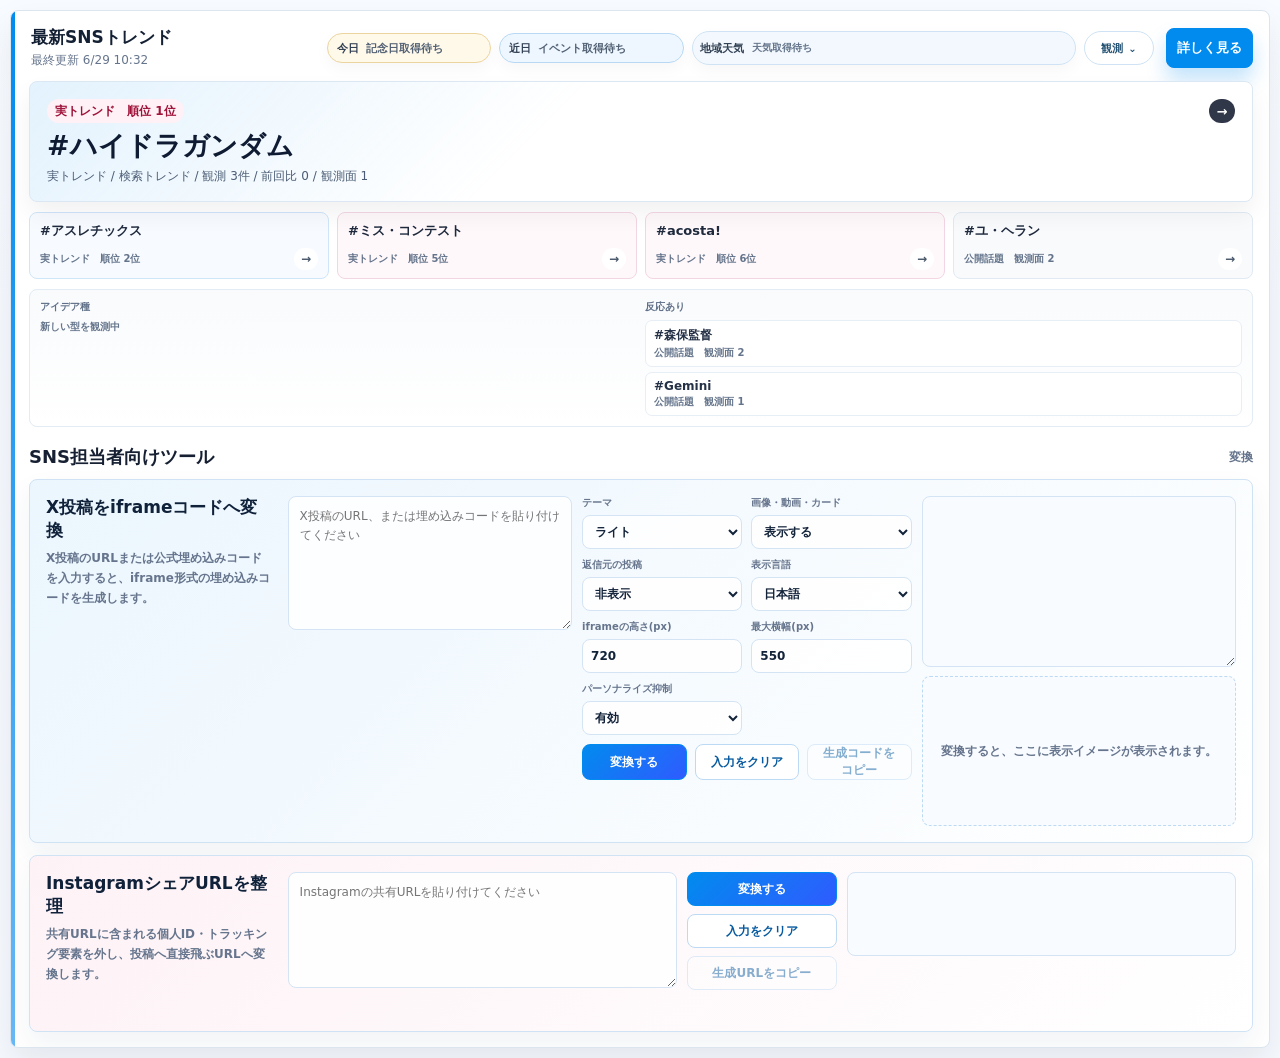
==== commit 5fba3ffe: "Refine SNS tools lane layout" ====
--- a/compact/index.html
+++ b/compact/index.html
@@ -4,7 +4,7 @@
     <meta charset="utf-8">
     <meta name="viewport" content="width=device-width, initial-scale=1">
     <title>SNSトレンドバズフィード compact</title>
-    <link rel="stylesheet" href="../assets/styles.css?v=sns-tools-20260710">
+    <link rel="stylesheet" href="../assets/styles.css?v=sns-tools-lane-20260710">
   </head>
   <body data-page="compact">
     <main class="compact-page">
@@ -22,6 +22,6 @@
         <div class="compact-links" data-compact-links></div>
       </section>
     </main>
-    <script src="../assets/app.js?v=sns-tools-20260710" type="module"></script>
+    <script src="../assets/app.js?v=sns-tools-lane-20260710" type="module"></script>
   </body>
 </html>
--- a/assets/styles.css
+++ b/assets/styles.css
@@ -1010,14 +1010,14 @@
 
 .x-iframe-converter-grid {
   display: grid;
-  grid-template-columns: minmax(0, 1.35fr) minmax(280px, 0.65fr);
   gap: 12px;
   align-items: start;
 }
 
 .x-iframe-converter-card {
   display: grid;
-  gap: 12px;
+  grid-template-columns: minmax(190px, 0.24fr) minmax(0, 1fr);
+  gap: 14px;
   min-width: 0;
   padding: 16px;
   border: 1px solid #cfe3f4;
@@ -1026,6 +1026,19 @@
     linear-gradient(135deg, rgba(1, 139, 238, 0.08), rgba(255, 255, 255, 0.94)),
     #fff;
   box-shadow: 0 12px 28px rgba(21, 52, 92, 0.06);
+}
+
+.x-iframe-converter-card-instagram {
+  background:
+    linear-gradient(135deg, rgba(236, 72, 132, 0.07), rgba(255, 255, 255, 0.96)),
+    #fff;
+}
+
+.x-iframe-converter-intro {
+  display: grid;
+  align-content: start;
+  gap: 7px;
+  min-width: 0;
 }
 
 .x-iframe-converter-card h3 {
@@ -1041,6 +1054,28 @@
   line-height: 1.65;
 }
 
+.x-iframe-converter-lane {
+  display: grid;
+  gap: 10px;
+  min-width: 0;
+  align-items: stretch;
+}
+
+.x-iframe-converter-lane-x {
+  grid-template-columns: minmax(220px, 0.95fr) minmax(280px, 1.1fr) minmax(260px, 1.05fr);
+}
+
+.x-iframe-converter-lane-instagram {
+  grid-template-columns: minmax(260px, 1fr) minmax(150px, 0.34fr) minmax(260px, 1fr);
+}
+
+.x-iframe-converter-pane {
+  display: grid;
+  align-content: start;
+  gap: 9px;
+  min-width: 0;
+}
+
 .x-iframe-converter-textarea,
 .x-iframe-converter-output,
 .x-iframe-converter-field select,
@@ -1058,22 +1093,25 @@
 .x-iframe-converter-textarea,
 .x-iframe-converter-output {
   resize: vertical;
+  min-height: 116px;
   padding: 10px 11px;
   line-height: 1.55;
 }
 
 .x-iframe-converter-output {
+  min-height: 144px;
   background: #f8fbff;
   font-family: Consolas, "Courier New", monospace;
 }
 
 .x-iframe-converter-output-small {
+  min-height: 84px;
   resize: none;
 }
 
 .x-iframe-converter-settings {
   display: grid;
-  grid-template-columns: repeat(4, minmax(0, 1fr));
+  grid-template-columns: repeat(2, minmax(0, 1fr));
   gap: 9px;
 }
 
@@ -1097,9 +1135,13 @@
 }
 
 .x-iframe-converter-actions {
-  display: flex;
-  flex-wrap: wrap;
+  display: grid;
+  grid-template-columns: repeat(3, minmax(0, 1fr));
   gap: 8px;
+}
+
+.x-iframe-converter-lane-instagram .x-iframe-converter-actions {
+  grid-template-columns: 1fr;
 }
 
 .x-iframe-converter-button {
@@ -1136,7 +1178,7 @@
 .x-iframe-converter-preview {
   display: grid;
   place-items: center;
-  min-height: 180px;
+  min-height: 150px;
   overflow: hidden;
   padding: 12px;
   border: 1px dashed #bddaf4;
@@ -2519,8 +2561,15 @@
   .list-dashboard > .local-shelf,
   .list-dashboard > .local-detail-section,
   .list-dashboard > .link-section,
-  .list-dashboard > .event-calendar-section {
+  .list-dashboard > .event-calendar-section,
+  .list-dashboard > .x-iframe-converter-section {
     grid-column: 1 / -1;
+  }
+
+  .x-iframe-converter-card,
+  .x-iframe-converter-lane-x,
+  .x-iframe-converter-lane-instagram {
+    grid-template-columns: 1fr;
   }
 
   .list-main-section .trend-card:first-child {
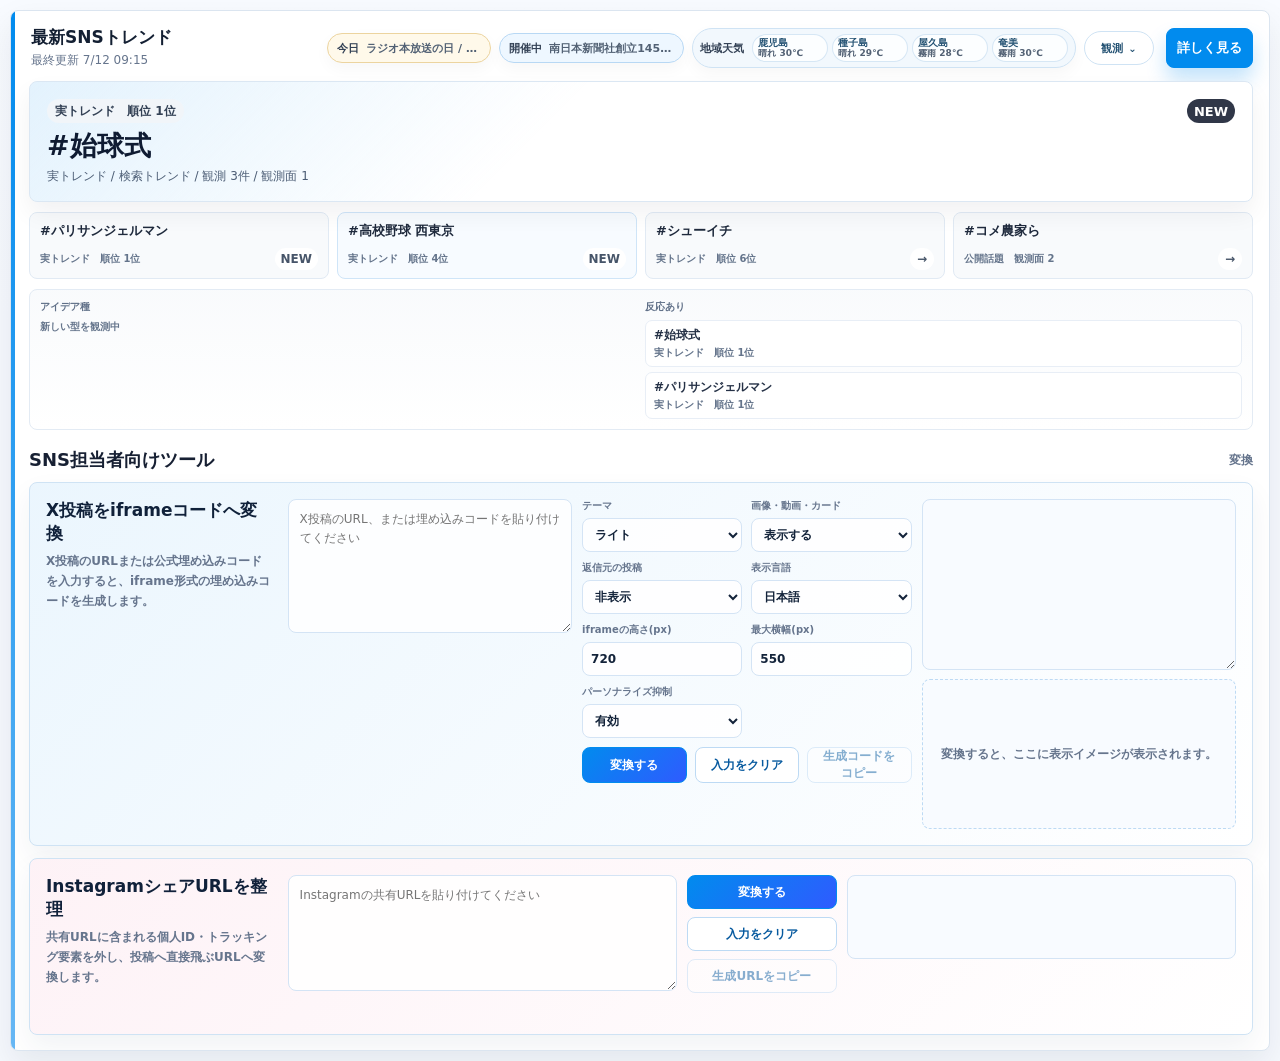
==== commit fc06e7e3: "Improve calendar event detail view" ====
--- a/compact/index.html
+++ b/compact/index.html
@@ -4,7 +4,7 @@
     <meta charset="utf-8">
     <meta name="viewport" content="width=device-width, initial-scale=1">
     <title>SNSトレンドバズフィード compact</title>
-    <link rel="stylesheet" href="../assets/styles.css?v=sns-tools-lane-20260710">
+    <link rel="stylesheet" href="../assets/styles.css?v=calendar-modal-20260712">
   </head>
   <body data-page="compact">
     <main class="compact-page">
@@ -22,6 +22,6 @@
         <div class="compact-links" data-compact-links></div>
       </section>
     </main>
-    <script src="../assets/app.js?v=sns-tools-lane-20260710" type="module"></script>
+    <script src="../assets/app.js?v=calendar-modal-20260712" type="module"></script>
   </body>
 </html>
--- a/assets/styles.css
+++ b/assets/styles.css
@@ -924,12 +924,8 @@
 }
 
 .event-day {
-  display: grid;
-  align-content: start;
-  gap: 5px;
-  min-width: 0;
-  min-height: 92px;
-  padding: 8px;
+  min-width: 0;
+  min-height: 76px;
   border: 1px solid #e0ebf8;
   border-radius: 8px;
   background: rgba(248, 251, 255, 0.92);
@@ -946,62 +942,198 @@
   font-weight: 850;
 }
 
-.event-day-tag {
-  min-width: 0;
+.event-day-button {
+  display: grid;
+  align-content: space-between;
+  justify-items: start;
+  gap: 6px;
+  width: 100%;
+  min-height: 74px;
+  padding: 8px;
+  border: 0;
+  border-radius: 7px;
+  background: transparent;
+  color: inherit;
+  text-align: left;
+}
+
+.event-day-button-active {
+  cursor: pointer;
+}
+
+.event-day-button-active:hover,
+.event-day-button-active:focus-visible {
+  outline: 0;
+  background: #eaf5ff;
+  box-shadow: inset 0 0 0 2px #018bee;
+}
+
+.event-day-markers {
+  display: flex;
+  gap: 4px;
+  min-height: 8px;
+}
+
+.event-day-marker {
+  width: 8px;
+  height: 8px;
+  border-radius: 999px;
+  background: #8fa5bd;
+}
+
+.event-day-marker.event-tone-commerce { background: #ec4884; }
+.event-day-marker.event-tone-festival { background: #f59e0b; }
+.event-day-marker.event-tone-stage { background: #7c5cff; }
+.event-day-marker.event-tone-exhibit { background: #06b6d4; }
+.event-day-marker.event-tone-tourism { background: #0e7490; }
+.event-day-marker.event-tone-sports { background: #3b5bdb; }
+
+.event-day-count {
+  color: #075a9f;
+  font-size: 12px;
+  font-weight: 850;
+}
+
+.event-calendar-dialog {
+  width: min(680px, calc(100vw - 32px));
+  max-height: min(720px, calc(100dvh - 32px));
+  margin: auto;
+  padding: 0;
   overflow: hidden;
-  padding: 4px 6px;
-  border-radius: 6px;
-  background: #edf6ff;
+  border: 1px solid #b7daf7;
+  border-radius: 10px;
+  background: #fff;
+  box-shadow: 0 24px 64px rgba(15, 32, 58, 0.3);
+}
+
+.event-calendar-dialog::backdrop {
+  background: rgba(14, 28, 49, 0.48);
+}
+
+.event-calendar-dialog-head {
+  display: flex;
+  align-items: center;
+  justify-content: space-between;
+  gap: 12px;
+  padding: 16px 18px;
+  border-bottom: 1px solid #dbe9f6;
+  background: #f7fbff;
+}
+
+.event-calendar-dialog-title {
+  display: flex;
+  align-items: baseline;
+  gap: 8px;
+  min-width: 0;
+}
+
+.event-calendar-dialog-title h3 {
+  color: #10213a;
+  font-size: 18px;
+  font-weight: 850;
+}
+
+.event-calendar-dialog-count {
   color: #075a9f;
+  font-size: 12px;
+  font-weight: 800;
+}
+
+.event-calendar-dialog-close {
+  display: inline-grid;
+  width: 32px;
+  height: 32px;
+  flex: 0 0 32px;
+  place-items: center;
+  padding: 0;
+  border: 1px solid #b7daf7;
+  border-radius: 7px;
+  background: #fff;
+  color: #3d526b;
+  font-size: 22px;
+  line-height: 1;
+  cursor: pointer;
+}
+
+.event-calendar-dialog-close:hover,
+.event-calendar-dialog-close:focus-visible {
+  outline: 0;
+  border-color: #018bee;
+  color: #075a9f;
+  box-shadow: 0 0 0 3px rgba(1, 139, 238, 0.14);
+}
+
+.event-calendar-dialog-body {
+  display: grid;
+  gap: 8px;
+  max-height: min(590px, calc(100dvh - 112px));
+  padding: 14px 18px 18px;
+  overflow: auto;
+}
+
+.event-dialog-item {
+  display: grid;
+  gap: 5px;
+  min-width: 0;
+  padding: 12px;
+  border: 1px solid #dbe9f6;
+  border-left: 4px solid #018bee;
+  border-radius: 7px;
+  background: #fff;
+}
+
+.event-dialog-item:hover,
+.event-dialog-item:focus-visible {
+  outline: 0;
+  border-color: #9acff6;
+  box-shadow: 0 6px 16px rgba(1, 139, 238, 0.1);
+}
+
+.event-dialog-item.event-tone-commerce { border-left-color: #ec4884; }
+.event-dialog-item.event-tone-festival { border-left-color: #f59e0b; }
+.event-dialog-item.event-tone-stage { border-left-color: #7c5cff; }
+.event-dialog-item.event-tone-exhibit { border-left-color: #06b6d4; }
+.event-dialog-item.event-tone-tourism { border-left-color: #0e7490; }
+.event-dialog-item.event-tone-sports { border-left-color: #3b5bdb; }
+
+.event-dialog-meta {
+  display: flex;
+  align-items: center;
+  flex-wrap: wrap;
+  gap: 6px;
+}
+
+.event-dialog-category,
+.event-dialog-range {
+  display: inline-flex;
+  padding: 3px 6px;
+  border-radius: 999px;
   font-size: 10px;
   font-weight: 800;
-  line-height: 1.25;
-  text-overflow: ellipsis;
-  white-space: nowrap;
-}
-
-.event-day-tag-long {
-  border-left: 3px solid #018bee;
-  background:
-    linear-gradient(90deg, rgba(1, 139, 238, 0.16), rgba(255, 255, 255, 0.88)),
-    #edf6ff;
-}
-
-.event-day-tag-long.event-tone-commerce {
-  border-left-color: #ec4884;
-}
-
-.event-day-tag-long.event-tone-festival {
-  border-left-color: #f59e0b;
-}
-
-.event-day-tag-long.event-tone-stage {
-  border-left-color: #7c5cff;
-}
-
-.event-day-tag-long.event-tone-exhibit {
-  border-left-color: #06b6d4;
-}
-
-.event-day-tag-long.event-tone-tourism {
-  border-left-color: #0e7490;
-}
-
-.event-day-tag-long.event-tone-sports {
-  border-left-color: #3b5bdb;
-}
-
-.event-day-tag-long.rank-s {
-  border-left-color: #f0a429;
-  background:
-    linear-gradient(90deg, rgba(255, 190, 70, 0.22), rgba(255, 255, 255, 0.88)),
-    #fff7e4;
-}
-
-.event-day-more {
-  color: #44536b;
-  font-size: 10px;
-  font-weight: 750;
+}
+
+.event-dialog-category {
+  background: #eaf5ff;
+  color: #075a9f;
+}
+
+.event-dialog-range {
+  background: #f1f5f9;
+  color: #526277;
+}
+
+.event-dialog-item strong {
+  overflow-wrap: anywhere;
+  color: #10213a;
+  font-size: 14px;
+  font-weight: 850;
+  line-height: 1.45;
+}
+
+.event-dialog-item small {
+  color: #5d6e83;
+  font-size: 11px;
+  font-weight: 650;
 }
 
 .x-iframe-converter-section {
@@ -2796,13 +2928,35 @@
   }
 
   .event-day {
-    min-height: 74px;
+    min-height: 58px;
+  }
+
+  .event-day-button {
+    min-height: 56px;
     padding: 5px;
-  }
-
-  .event-day-tag {
-    padding: 3px 4px;
-    font-size: 9px;
+    gap: 4px;
+  }
+
+  .event-day-count {
+    font-size: 10px;
+  }
+
+  .event-calendar-dialog {
+    width: calc(100vw - 20px);
+    max-height: calc(100dvh - 20px);
+  }
+
+  .event-calendar-dialog-head {
+    padding: 13px 14px;
+  }
+
+  .event-calendar-dialog-body {
+    max-height: calc(100dvh - 96px);
+    padding: 10px 14px 14px;
+  }
+
+  .event-dialog-item {
+    padding: 10px;
   }
 
   .section-head {
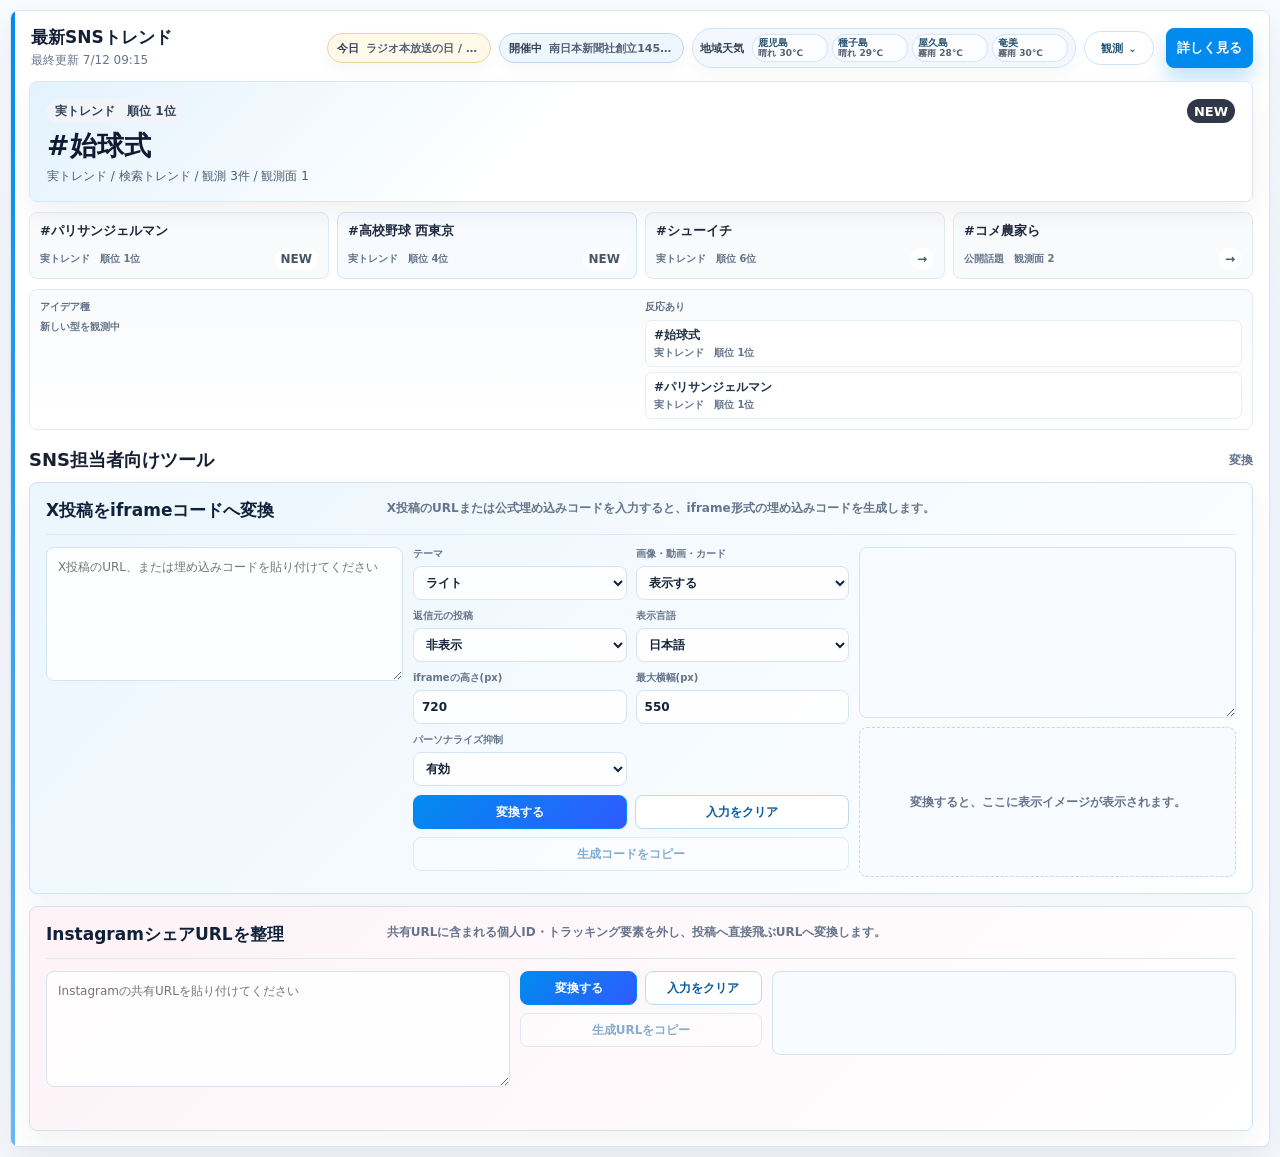
==== commit 47ad51c0: "Refine SNS tools panel layout" ====
--- a/compact/index.html
+++ b/compact/index.html
@@ -4,7 +4,7 @@
     <meta charset="utf-8">
     <meta name="viewport" content="width=device-width, initial-scale=1">
     <title>SNSトレンドバズフィード compact</title>
-    <link rel="stylesheet" href="../assets/styles.css?v=calendar-modal-20260712">
+    <link rel="stylesheet" href="../assets/styles.css?v=tools-layout-20260712">
   </head>
   <body data-page="compact">
     <main class="compact-page">
@@ -22,6 +22,6 @@
         <div class="compact-links" data-compact-links></div>
       </section>
     </main>
-    <script src="../assets/app.js?v=calendar-modal-20260712" type="module"></script>
+    <script src="../assets/app.js?v=tools-layout-20260712" type="module"></script>
   </body>
 </html>
--- a/assets/styles.css
+++ b/assets/styles.css
@@ -1148,8 +1148,8 @@
 
 .x-iframe-converter-card {
   display: grid;
-  grid-template-columns: minmax(190px, 0.24fr) minmax(0, 1fr);
-  gap: 14px;
+  grid-template-columns: minmax(0, 1fr);
+  gap: 12px;
   min-width: 0;
   padding: 16px;
   border: 1px solid #cfe3f4;
@@ -1168,9 +1168,12 @@
 
 .x-iframe-converter-intro {
   display: grid;
-  align-content: start;
-  gap: 7px;
-  min-width: 0;
+  grid-template-columns: minmax(220px, 0.38fr) minmax(0, 1fr);
+  align-items: start;
+  gap: 18px;
+  min-width: 0;
+  padding-bottom: 12px;
+  border-bottom: 1px solid #dbe9f6;
 }
 
 .x-iframe-converter-card h3 {
@@ -1194,11 +1197,11 @@
 }
 
 .x-iframe-converter-lane-x {
-  grid-template-columns: minmax(220px, 0.95fr) minmax(280px, 1.1fr) minmax(260px, 1.05fr);
+  grid-template-columns: minmax(220px, 0.9fr) minmax(300px, 1.1fr) minmax(260px, 0.95fr);
 }
 
 .x-iframe-converter-lane-instagram {
-  grid-template-columns: minmax(260px, 1fr) minmax(150px, 0.34fr) minmax(260px, 1fr);
+  grid-template-columns: minmax(260px, 1fr) minmax(190px, 0.52fr) minmax(260px, 1fr);
 }
 
 .x-iframe-converter-pane {
@@ -1268,12 +1271,16 @@
 
 .x-iframe-converter-actions {
   display: grid;
-  grid-template-columns: repeat(3, minmax(0, 1fr));
+  grid-template-columns: repeat(2, minmax(0, 1fr));
   gap: 8px;
 }
 
 .x-iframe-converter-lane-instagram .x-iframe-converter-actions {
-  grid-template-columns: 1fr;
+  grid-template-columns: repeat(2, minmax(0, 1fr));
+}
+
+.x-iframe-converter-actions > :last-child {
+  grid-column: 1 / -1;
 }
 
 .x-iframe-converter-button {
@@ -2699,6 +2706,7 @@
   }
 
   .x-iframe-converter-card,
+  .x-iframe-converter-intro,
   .x-iframe-converter-lane-x,
   .x-iframe-converter-lane-instagram {
     grid-template-columns: 1fr;
@@ -2873,10 +2881,6 @@
 
   .local-event-chip {
     grid-template-columns: 1fr;
-  }
-
-  .x-iframe-converter-settings {
-    grid-template-columns: repeat(2, minmax(0, 1fr));
   }
 
   .trend-pill small {
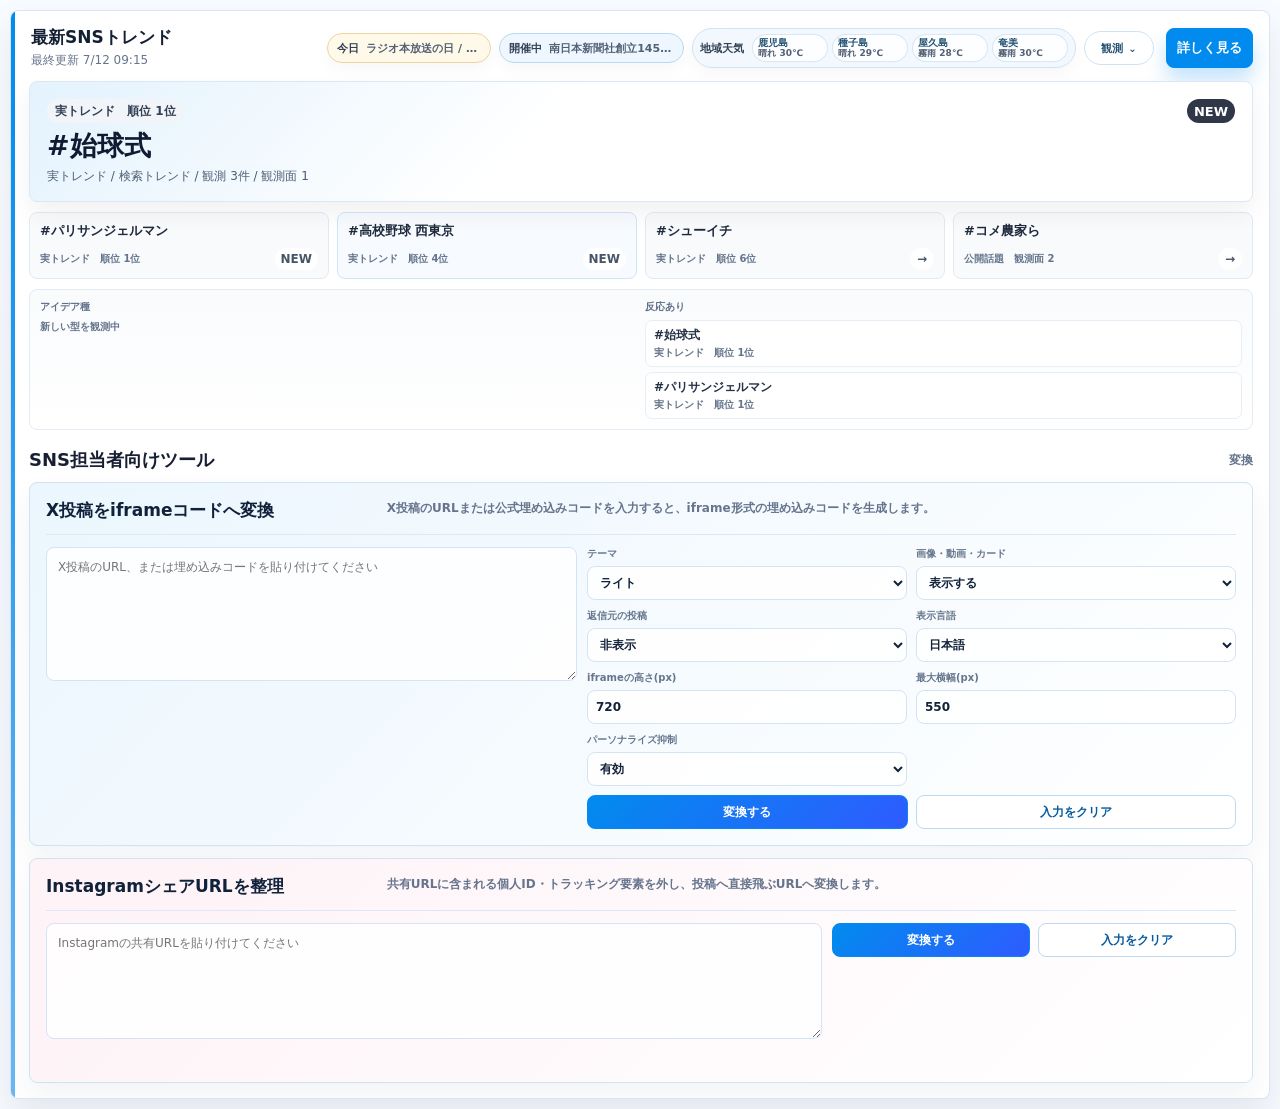
==== commit 8b811a98: "Move SNS conversion results into modal" ====
--- a/compact/index.html
+++ b/compact/index.html
@@ -4,7 +4,7 @@
     <meta charset="utf-8">
     <meta name="viewport" content="width=device-width, initial-scale=1">
     <title>SNSトレンドバズフィード compact</title>
-    <link rel="stylesheet" href="../assets/styles.css?v=tools-layout-20260712">
+    <link rel="stylesheet" href="../assets/styles.css?v=tools-modal-20260712">
   </head>
   <body data-page="compact">
     <main class="compact-page">
@@ -22,6 +22,6 @@
         <div class="compact-links" data-compact-links></div>
       </section>
     </main>
-    <script src="../assets/app.js?v=tools-layout-20260712" type="module"></script>
+    <script src="../assets/app.js?v=tools-modal-20260712" type="module"></script>
   </body>
 </html>
--- a/assets/styles.css
+++ b/assets/styles.css
@@ -1197,11 +1197,11 @@
 }
 
 .x-iframe-converter-lane-x {
-  grid-template-columns: minmax(220px, 0.9fr) minmax(300px, 1.1fr) minmax(260px, 0.95fr);
+  grid-template-columns: minmax(220px, 0.9fr) minmax(300px, 1.1fr);
 }
 
 .x-iframe-converter-lane-instagram {
-  grid-template-columns: minmax(260px, 1fr) minmax(190px, 0.52fr) minmax(260px, 1fr);
+  grid-template-columns: minmax(260px, 1fr) minmax(190px, 0.52fr);
 }
 
 .x-iframe-converter-pane {
@@ -1279,10 +1279,6 @@
   grid-template-columns: repeat(2, minmax(0, 1fr));
 }
 
-.x-iframe-converter-actions > :last-child {
-  grid-column: 1 / -1;
-}
-
 .x-iframe-converter-button {
   min-height: 34px;
   padding: 0 12px;
@@ -1331,6 +1327,110 @@
 .x-iframe-converter-preview-frame {
   max-width: 550px;
   border: 0;
+}
+
+.x-iframe-converter-dialog {
+  width: min(940px, calc(100vw - 32px));
+  max-height: min(760px, calc(100dvh - 32px));
+  margin: auto;
+  padding: 0;
+  overflow: hidden;
+  border: 1px solid #b7daf7;
+  border-radius: 10px;
+  background: #fff;
+  box-shadow: 0 24px 64px rgba(15, 32, 58, 0.3);
+}
+
+.x-iframe-converter-dialog::backdrop {
+  background: rgba(14, 28, 49, 0.48);
+}
+
+.x-iframe-converter-dialog-head {
+  display: flex;
+  align-items: center;
+  justify-content: space-between;
+  gap: 12px;
+  padding: 16px 18px;
+  border-bottom: 1px solid #dbe9f6;
+  background: #f7fbff;
+}
+
+.x-iframe-converter-dialog-head h3 {
+  color: #10213a;
+  font-size: 18px;
+  font-weight: 850;
+}
+
+.x-iframe-converter-dialog-close {
+  display: inline-grid;
+  width: 32px;
+  height: 32px;
+  flex: 0 0 32px;
+  place-items: center;
+  padding: 0;
+  border: 1px solid #b7daf7;
+  border-radius: 7px;
+  background: #fff;
+  color: #3d526b;
+  font-size: 22px;
+  line-height: 1;
+  cursor: pointer;
+}
+
+.x-iframe-converter-dialog-close:hover,
+.x-iframe-converter-dialog-close:focus-visible {
+  outline: 0;
+  border-color: #018bee;
+  color: #075a9f;
+  box-shadow: 0 0 0 3px rgba(1, 139, 238, 0.14);
+}
+
+.x-iframe-converter-dialog-body {
+  max-height: min(648px, calc(100dvh - 112px));
+  padding: 16px 18px 18px;
+  overflow: auto;
+}
+
+.x-iframe-converter-result-grid {
+  display: grid;
+  grid-template-columns: minmax(280px, 0.9fr) minmax(300px, 1.1fr);
+  gap: 14px;
+  align-items: start;
+}
+
+.x-iframe-converter-result-grid-single {
+  grid-template-columns: minmax(0, 1fr);
+}
+
+.x-iframe-converter-result-pane {
+  display: grid;
+  align-content: start;
+  gap: 9px;
+  min-width: 0;
+}
+
+.x-iframe-converter-result-label {
+  color: var(--muted);
+  font-size: 11px;
+  font-weight: 800;
+}
+
+.x-iframe-converter-dialog-output {
+  min-height: 224px;
+  resize: vertical;
+}
+
+.x-iframe-converter-result-preview {
+  place-items: center;
+  min-height: 260px;
+  padding: 12px;
+  border: 1px dashed #bddaf4;
+  border-radius: 8px;
+  background: #f8fbff;
+}
+
+.x-iframe-converter-result-preview .x-iframe-converter-result-label {
+  justify-self: start;
 }
 
 .link-grid {
@@ -1693,7 +1793,8 @@
     "lead lead context"
     "category growing context"
     "links links links"
-    "local local local";
+    "local local local"
+    "tool tool tool";
   align-items: start;
   gap: 14px;
   margin-top: 14px;
@@ -1717,6 +1818,12 @@
 
 .links-panel {
   grid-area: links;
+}
+
+.dashboard-layout > .x-iframe-converter-section {
+  grid-area: tool;
+  grid-column: auto;
+  min-width: 0;
 }
 
 .dashboard-panel {
@@ -2659,7 +2766,8 @@
       "category"
       "growing"
       "links"
-      "local";
+      "local"
+      "tool";
   }
 
   .category-panel,
@@ -2831,6 +2939,28 @@
     grid-template-columns: 1fr;
   }
 
+  .x-iframe-converter-dialog {
+    width: calc(100vw - 20px);
+    max-height: calc(100dvh - 20px);
+  }
+
+  .x-iframe-converter-dialog-head {
+    padding: 13px 14px;
+  }
+
+  .x-iframe-converter-dialog-body {
+    max-height: calc(100dvh - 96px);
+    padding: 12px 14px 14px;
+  }
+
+  .x-iframe-converter-result-grid {
+    grid-template-columns: 1fr;
+  }
+
+  .x-iframe-converter-dialog-output {
+    min-height: 180px;
+  }
+
   .home-nav a,
   .primary-action,
   .secondary-action {
